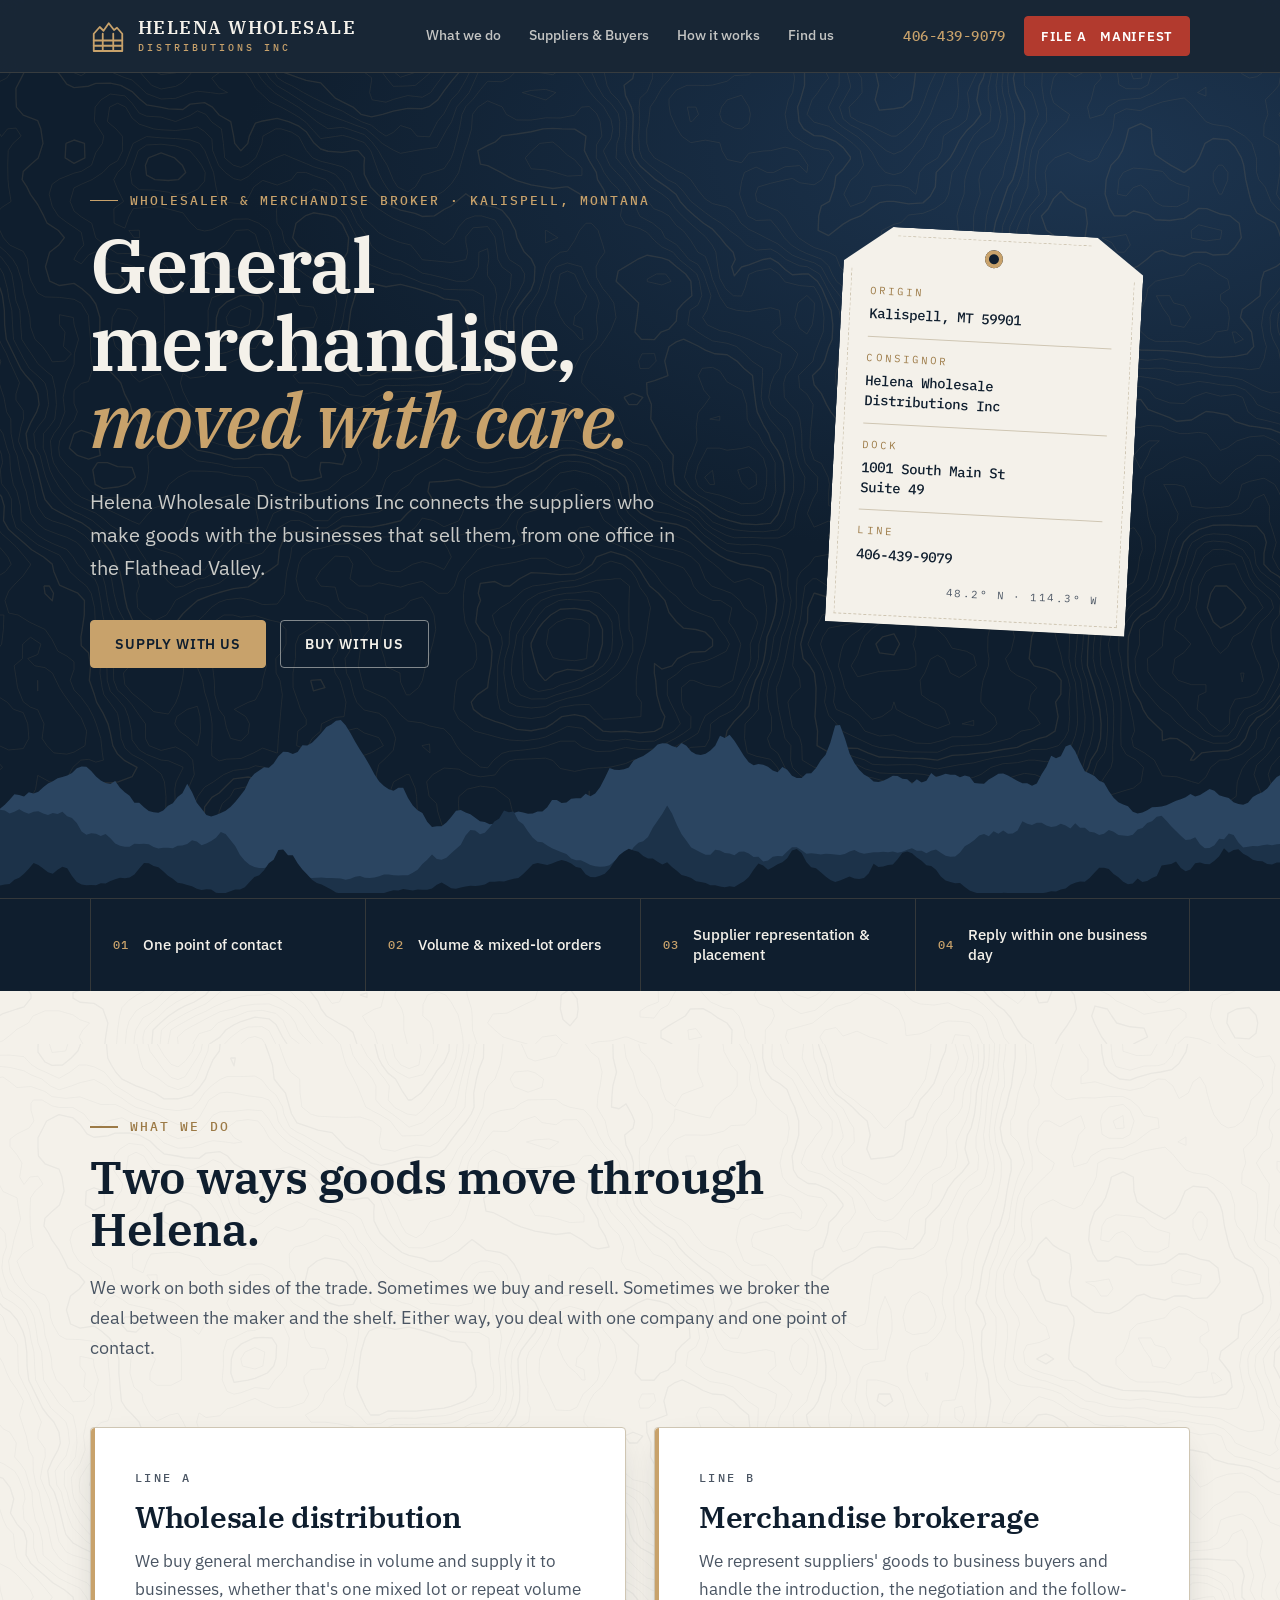
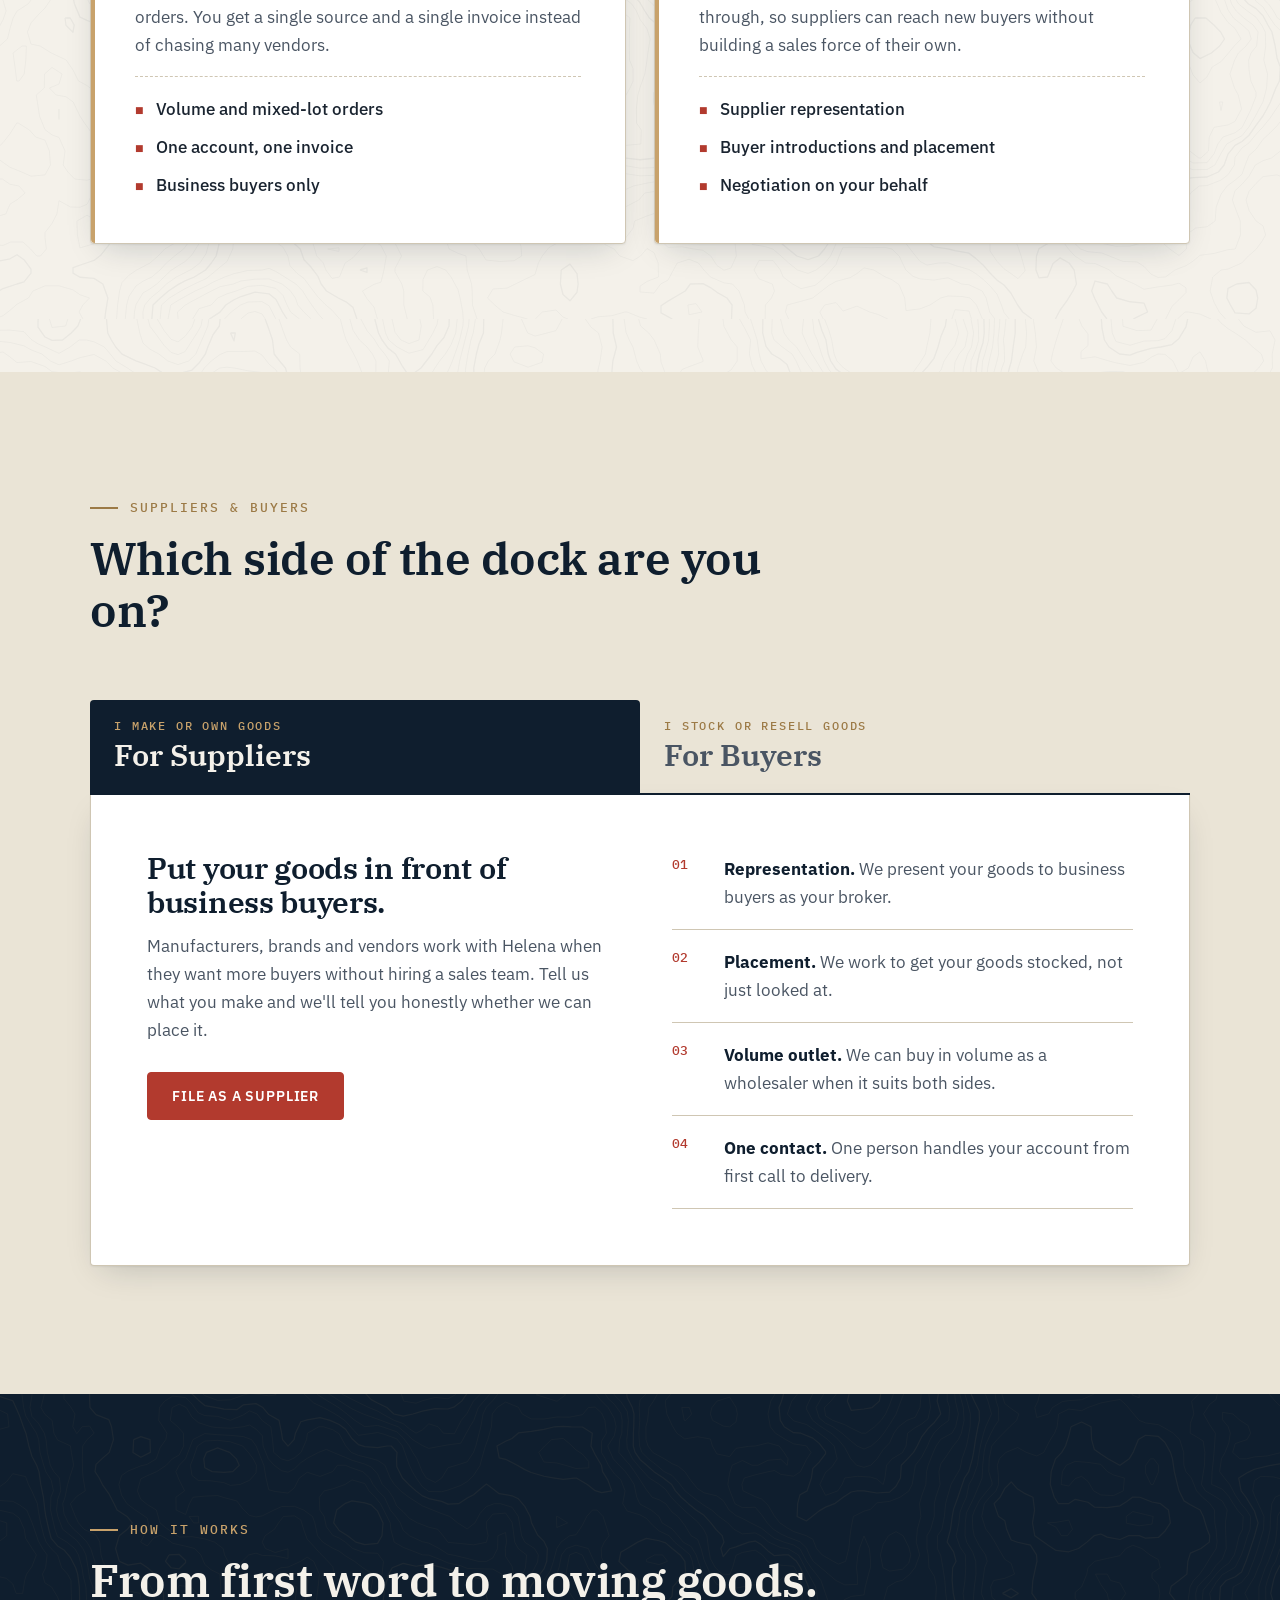
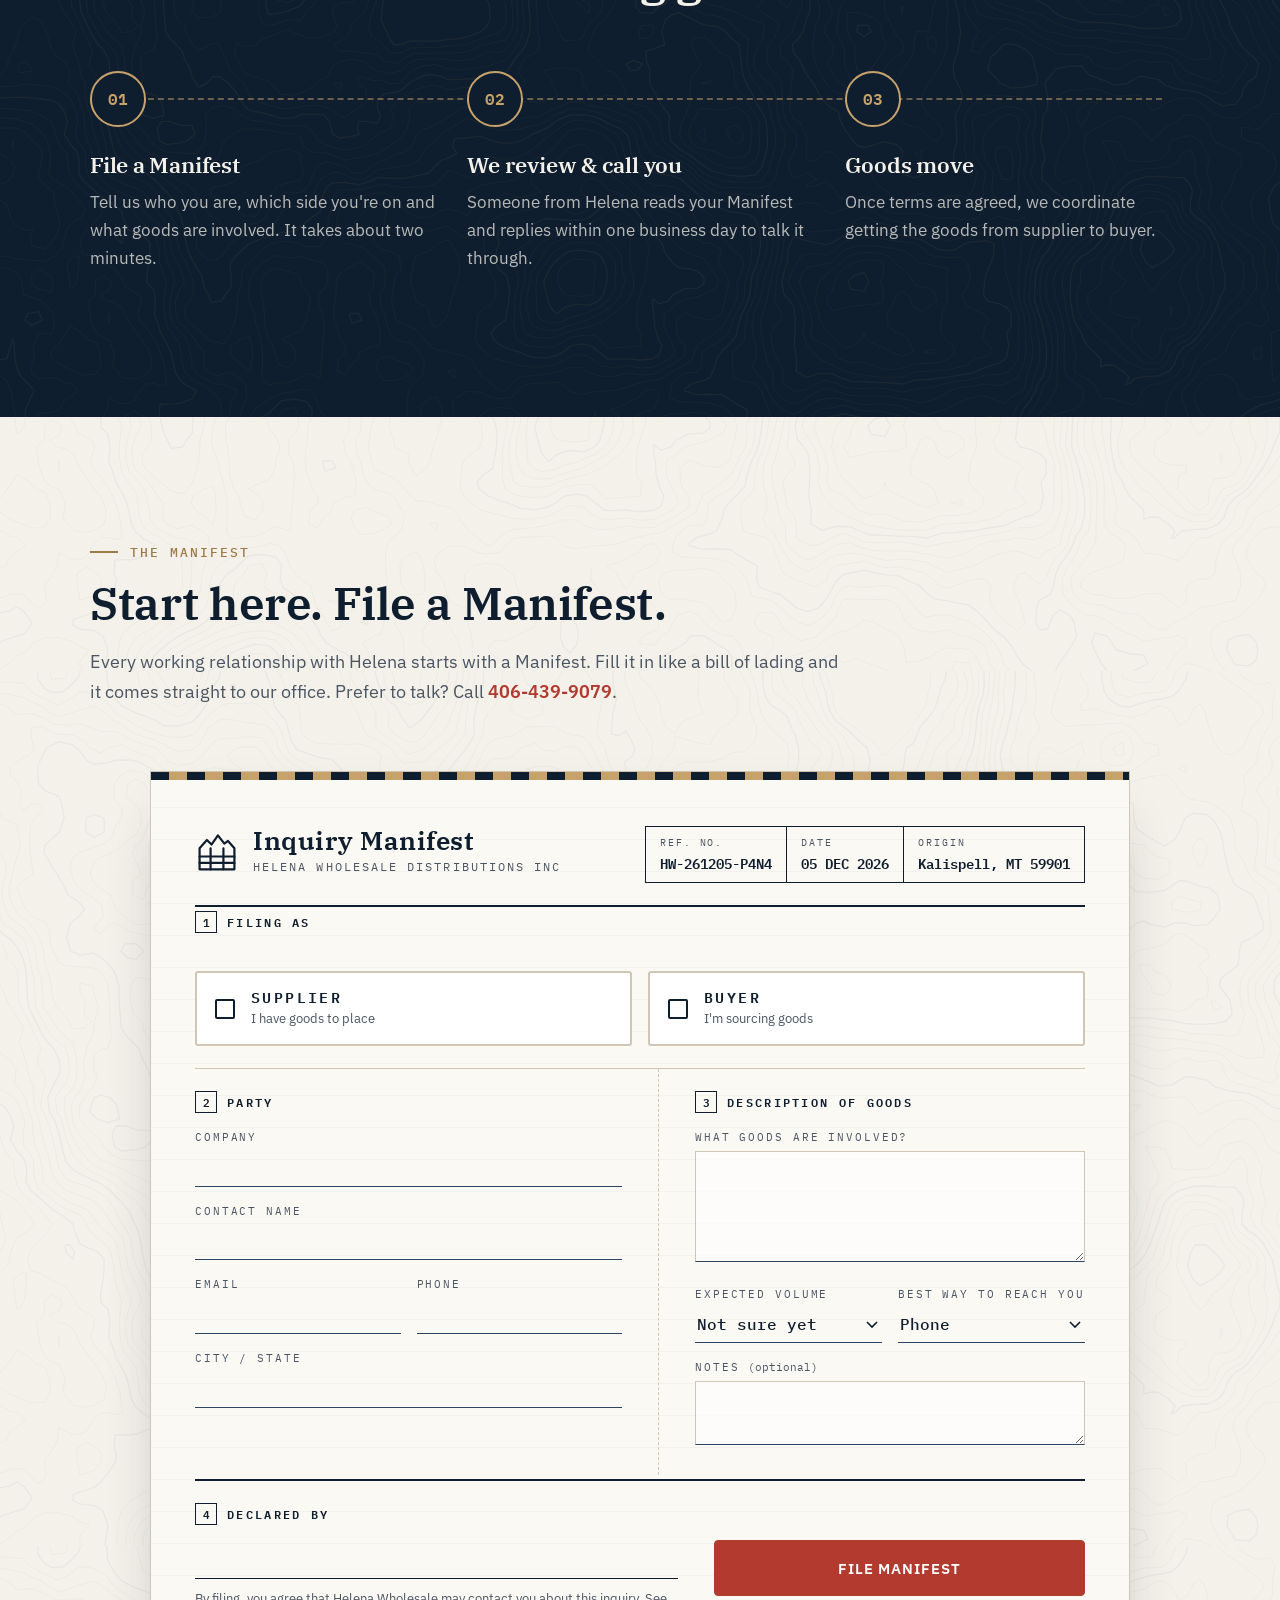
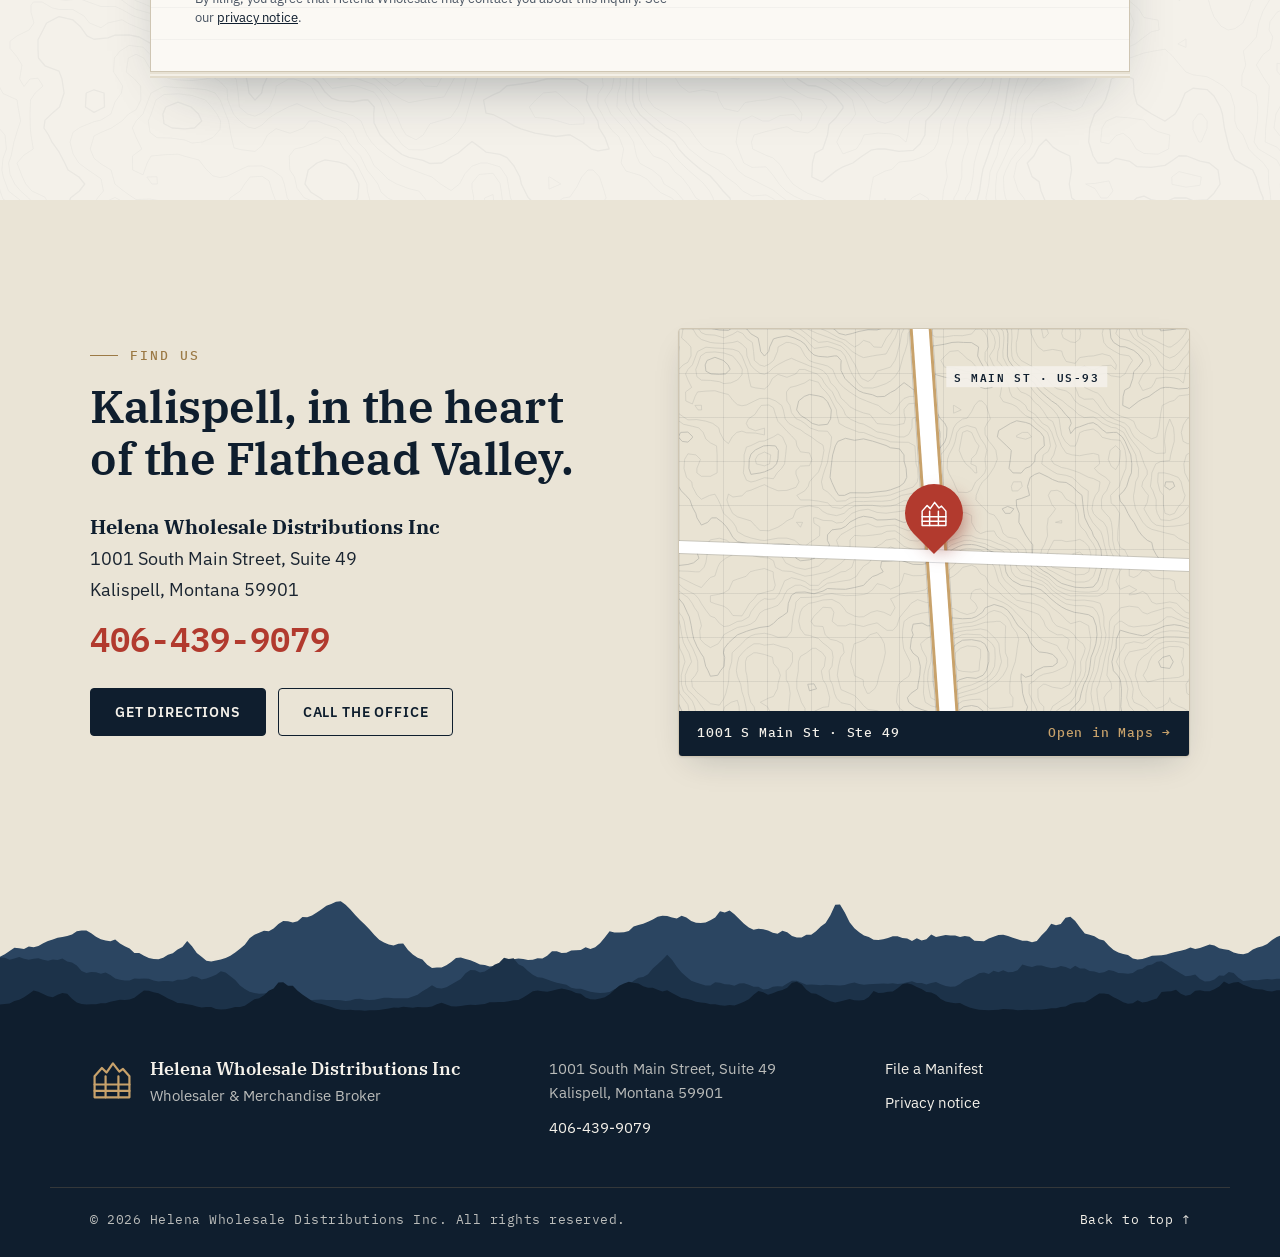
==== index.html @ 7035f213 "Helena Wholesale Distributions Inc website Single-page static site for GitHub Pages: Supplier/Buyer " ====
<!doctype html>
<html lang="en">
<head>
  <meta charset="utf-8">
  <meta name="viewport" content="width=device-width, initial-scale=1">
  <title>Helena Wholesale Distributions Inc — Wholesaler &amp; Merchandise Broker, Kalispell, Montana</title>
  <meta name="description" content="Helena Wholesale Distributions Inc is a general-merchandise wholesaler and merchandise broker in Kalispell, Montana, connecting suppliers with the businesses that buy their goods. Call 406-439-9079.">
  <link rel="canonical" href="https://helenalogistics.com/">
  <meta name="theme-color" content="#0F1E2E">
  <link rel="icon" href="/favicon.svg" type="image/svg+xml">
  <link rel="apple-touch-icon" href="/assets/apple-touch-icon.png">

  <meta property="og:type" content="website">
  <meta property="og:site_name" content="Helena Wholesale Distributions Inc">
  <meta property="og:title" content="Helena Wholesale Distributions Inc — Kalispell, Montana">
  <meta property="og:description" content="General merchandise wholesaler and merchandise broker. Suppliers and business buyers: file a Manifest or call 406-439-9079.">
  <meta property="og:url" content="https://helenalogistics.com/">
  <meta property="og:image" content="https://helenalogistics.com/assets/og.png">
  <meta property="og:image:width" content="1200">
  <meta property="og:image:height" content="630">
  <meta name="twitter:card" content="summary_large_image">

  <link rel="preconnect" href="https://fonts.googleapis.com">
  <link rel="preconnect" href="https://fonts.gstatic.com" crossorigin>
  <link href="https://fonts.googleapis.com/css2?family=IBM+Plex+Mono:wght@400;500;600&family=IBM+Plex+Sans:wght@400;500;600&family=IBM+Plex+Serif:ital,wght@0,500;0,600;1,500&display=swap" rel="stylesheet">
  <link rel="stylesheet" href="/css/site.css">

  <script type="application/ld+json">
  {
    "@context": "https://schema.org",
    "@type": "WholesaleStore",
    "name": "Helena Wholesale Distributions Inc",
    "description": "General merchandise wholesaler and merchandise broker.",
    "url": "https://helenalogistics.com/",
    "logo": "https://helenalogistics.com/assets/apple-touch-icon.png",
    "image": "https://helenalogistics.com/assets/og.png",
    "telephone": "+1-406-439-9079",
    "address": {
      "@type": "PostalAddress",
      "streetAddress": "1001 South Main Street, Suite 49",
      "addressLocality": "Kalispell",
      "addressRegion": "MT",
      "postalCode": "59901",
      "addressCountry": "US"
    }
  }
  </script>
</head>
<body>
  <svg width="0" height="0" style="position:absolute" aria-hidden="true">
    <symbol id="mark" viewBox="0 0 48 48">
      <g fill="none" stroke="currentColor" stroke-width="2.4" stroke-linejoin="round" stroke-linecap="round">
        <path d="M5 21 13 12l5 5 7-10 7 9 4-3 7 8v23H5Z"/>
        <path d="M5 30h38M5 37h38M17 21v23M31 21v23"/>
      </g>
    </symbol>
  </svg>

  <a class="skip" href="#main">Skip to content</a>

  <header class="topbar" id="top">
    <div class="wrap topbar__inner">
      <a class="brand" href="/" aria-label="Helena Wholesale Distributions Inc — home">
        <svg class="brand__mark" aria-hidden="true"><use href="#mark"/></svg>
        <span class="brand__word">
          <span class="brand__name">Helena Wholesale</span>
          <span class="brand__sub">Distributions Inc</span>
        </span>
      </a>
      <nav class="nav" aria-label="Primary">
        <a href="#services">What we do</a>
        <a href="#audiences">Suppliers &amp; Buyers</a>
        <a href="#process">How it works</a>
        <a href="#find-us">Find us</a>
      </nav>
      <div class="topbar__actions">
        <a class="phone-link" href="tel:+14064399079">406-439-9079</a>
        <a class="btn btn--stamp btn--sm" href="#manifest"><span class="hide-sm">File a&nbsp;</span>Manifest</a>
      </div>
    </div>
  </header>

  <main id="main">
    <!-- Hero -->
    <section class="hero" aria-labelledby="hero-title">
      <div class="hero__contours" aria-hidden="true"></div>
      <div class="wrap hero__inner">
        <div class="hero__copy">
          <p class="eyebrow eyebrow--light">Wholesaler &amp; Merchandise Broker · Kalispell, Montana</p>
          <h1 id="hero-title">General merchandise,<br><em>moved with care.</em></h1>
          <p class="hero__lede">Helena Wholesale Distributions Inc connects the suppliers who make goods with the businesses that sell them, from one office in the Flathead Valley.</p>
          <div class="hero__ctas">
            <a class="btn btn--kraft" href="#manifest" data-side="supplier">Supply with us</a>
            <a class="btn btn--ghost" href="#manifest" data-side="buyer">Buy with us</a>
          </div>
        </div>
        <aside class="hero__tag" aria-label="Company details">
          <div class="tag">
            <div class="tag__hole" aria-hidden="true"></div>
            <p class="tag__label">Origin</p>
            <p class="tag__value">Kalispell, MT 59901</p>
            <hr>
            <p class="tag__label">Consignor</p>
            <p class="tag__value">Helena Wholesale<br>Distributions Inc</p>
            <hr>
            <p class="tag__label">Dock</p>
            <p class="tag__value">1001 South Main St<br>Suite 49</p>
            <hr>
            <p class="tag__label">Line</p>
            <p class="tag__value"><a href="tel:+14064399079">406-439-9079</a></p>
            <p class="tag__coords" aria-hidden="true">48.2° N · 114.3° W</p>
          </div>
        </aside>
      </div>
      <div class="hero__ridge" aria-hidden="true"></div>
    </section>

    <!-- Commitments -->
    <section class="commitments" aria-label="Our commitments">
      <ul class="wrap commitments__list">
        <li><span class="commitments__no">01</span>One point of contact</li>
        <li><span class="commitments__no">02</span>Volume &amp; mixed-lot orders</li>
        <li><span class="commitments__no">03</span>Supplier representation &amp; placement</li>
        <li><span class="commitments__no">04</span>Reply within one business day</li>
      </ul>
    </section>

    <!-- What we do -->
    <section class="section services contoured" id="services" aria-labelledby="services-title">
      <div class="wrap">
        <header class="section__head">
          <p class="eyebrow">What we do</p>
          <h2 id="services-title">Two ways goods move through Helena.</h2>
          <p class="section__lede">We work on both sides of the trade. Sometimes we buy and resell. Sometimes we broker the deal between the maker and the shelf. Either way, you deal with one company and one point of contact.</p>
        </header>
        <div class="services__grid">
          <article class="service reveal">
            <p class="service__code">Line A</p>
            <h3>Wholesale distribution</h3>
            <p>We buy general merchandise in volume and supply it to businesses, whether that's one mixed lot or repeat volume orders. You get a single source and a single invoice instead of chasing many vendors.</p>
            <ul class="ticks">
              <li>Volume and mixed-lot orders</li>
              <li>One account, one invoice</li>
              <li>Business buyers only</li>
            </ul>
          </article>
          <article class="service reveal">
            <p class="service__code">Line B</p>
            <h3>Merchandise brokerage</h3>
            <p>We represent suppliers' goods to business buyers and handle the introduction, the negotiation and the follow-through, so suppliers can reach new buyers without building a sales force of their own.</p>
            <ul class="ticks">
              <li>Supplier representation</li>
              <li>Buyer introductions and placement</li>
              <li>Negotiation on your behalf</li>
            </ul>
          </article>
        </div>
      </div>
    </section>

    <!-- Audiences -->
    <section class="section audiences" id="audiences" aria-labelledby="audiences-title">
      <div class="wrap">
        <header class="section__head">
          <p class="eyebrow">Suppliers &amp; Buyers</p>
          <h2 id="audiences-title">Which side of the dock are you on?</h2>
        </header>

        <div class="tabs" data-tabs>
          <div class="tabs__list" role="tablist" aria-label="Choose your side">
            <button class="tabs__tab" role="tab" id="tab-supplier" aria-controls="panel-supplier" aria-selected="true">
              <span class="tabs__kicker">I make or own goods</span>
              <span class="tabs__title">For Suppliers</span>
            </button>
            <button class="tabs__tab" role="tab" id="tab-buyer" aria-controls="panel-buyer" aria-selected="false" tabindex="-1">
              <span class="tabs__kicker">I stock or resell goods</span>
              <span class="tabs__title">For Buyers</span>
            </button>
          </div>

          <div class="tabs__panel" role="tabpanel" id="panel-supplier" aria-labelledby="tab-supplier" tabindex="0">
            <div class="panel">
              <div class="panel__intro">
                <h3>Put your goods in front of business buyers.</h3>
                <p>Manufacturers, brands and vendors work with Helena when they want more buyers without hiring a sales team. Tell us what you make and we'll tell you honestly whether we can place it.</p>
                <a class="btn btn--stamp" href="#manifest" data-side="supplier">File as a Supplier</a>
              </div>
              <ol class="benefits">
                <li><strong>Representation.</strong> We present your goods to business buyers as your broker.</li>
                <li><strong>Placement.</strong> We work to get your goods stocked, not just looked at.</li>
                <li><strong>Volume outlet.</strong> We can buy in volume as a wholesaler when it suits both sides.</li>
                <li><strong>One contact.</strong> One person handles your account from first call to delivery.</li>
              </ol>
            </div>
          </div>

          <div class="tabs__panel" role="tabpanel" id="panel-buyer" aria-labelledby="tab-buyer" tabindex="0" hidden>
            <div class="panel">
              <div class="panel__intro">
                <h3>One source for the goods you need.</h3>
                <p>Retailers, resellers and institutions come to Helena to source general merchandise without managing a long list of vendors. Tell us what you're looking for and we'll get back to you with what we can do.</p>
                <a class="btn btn--stamp" href="#manifest" data-side="buyer">File as a Buyer</a>
              </div>
              <ol class="benefits">
                <li><strong>Sourcing.</strong> Tell us what you need and we'll find the supply.</li>
                <li><strong>Flexible lots.</strong> Mixed lots or volume orders, sized to your business.</li>
                <li><strong>Fewer vendors.</strong> Many lines through one account.</li>
                <li><strong>One contact.</strong> A real person you can reach, based in Kalispell.</li>
              </ol>
            </div>
          </div>
        </div>
      </div>
    </section>

    <!-- Process -->
    <section class="section process" id="process" aria-labelledby="process-title">
      <div class="wrap">
        <header class="section__head section__head--light">
          <p class="eyebrow eyebrow--light">How it works</p>
          <h2 id="process-title">From first word to moving goods.</h2>
        </header>
        <ol class="route">
          <li class="route__stop reveal">
            <span class="route__no">01</span>
            <h3>File a Manifest</h3>
            <p>Tell us who you are, which side you're on and what goods are involved. It takes about two minutes.</p>
          </li>
          <li class="route__stop reveal">
            <span class="route__no">02</span>
            <h3>We review &amp; call you</h3>
            <p>Someone from Helena reads your Manifest and replies within one business day to talk it through.</p>
          </li>
          <li class="route__stop reveal">
            <span class="route__no">03</span>
            <h3>Goods move</h3>
            <p>Once terms are agreed, we coordinate getting the goods from supplier to buyer.</p>
          </li>
        </ol>
      </div>
    </section>

    <!-- The Manifest -->
    <section class="section manifest-section contoured" id="manifest" aria-labelledby="manifest-title">
      <div class="wrap">
        <header class="section__head">
          <p class="eyebrow">The Manifest</p>
          <h2 id="manifest-title">Start here. File a Manifest.</h2>
          <p class="section__lede">Every working relationship with Helena starts with a Manifest. Fill it in like a bill of lading and it comes straight to our office. Prefer to talk? Call <a href="tel:+14064399079">406-439-9079</a>.</p>
        </header>

        <form class="manifest" id="manifest-form" novalidate
              data-access-key="">
          <div class="manifest__sheet">
            <div class="manifest__header">
              <div class="manifest__title">
                <svg class="manifest__mark" aria-hidden="true"><use href="#mark"/></svg>
                <div>
                  <p class="manifest__doc">Inquiry Manifest</p>
                  <p class="manifest__co">Helena Wholesale Distributions Inc</p>
                </div>
              </div>
              <dl class="manifest__meta">
                <div><dt>Ref. No.</dt><dd id="mf-ref">HW-——————</dd></div>
                <div><dt>Date</dt><dd id="mf-date">—</dd></div>
                <div><dt>Origin</dt><dd>Kalispell, MT 59901</dd></div>
              </dl>
            </div>

            <fieldset class="manifest__block manifest__side">
              <legend class="manifest__label"><span class="manifest__box">1</span>Filing as</legend>
              <div class="side-choice">
                <label class="side-choice__opt">
                  <input type="radio" name="side" value="Supplier" required>
                  <span class="side-choice__stamp">
                    <strong>Supplier</strong>
                    <small>I have goods to place</small>
                  </span>
                </label>
                <label class="side-choice__opt">
                  <input type="radio" name="side" value="Buyer">
                  <span class="side-choice__stamp">
                    <strong>Buyer</strong>
                    <small>I'm sourcing goods</small>
                  </span>
                </label>
              </div>
              <p class="field-error" id="err-side" hidden>Choose Supplier or Buyer.</p>
            </fieldset>

            <div class="manifest__grid">
              <div class="manifest__block">
                <p class="manifest__label"><span class="manifest__box">2</span><span data-party-label>Party</span></p>
                <div class="field">
                  <label for="mf-company">Company</label>
                  <input id="mf-company" name="company" type="text" autocomplete="organization" required>
                </div>
                <div class="field">
                  <label for="mf-name">Contact name</label>
                  <input id="mf-name" name="name" type="text" autocomplete="name" required>
                </div>
                <div class="field field--row">
                  <div>
                    <label for="mf-email">Email</label>
                    <input id="mf-email" name="email" type="email" autocomplete="email" required>
                  </div>
                  <div>
                    <label for="mf-phone">Phone</label>
                    <input id="mf-phone" name="phone" type="tel" autocomplete="tel">
                  </div>
                </div>
                <div class="field">
                  <label for="mf-location">City / State</label>
                  <input id="mf-location" name="location" type="text" autocomplete="address-level2">
                </div>
              </div>

              <div class="manifest__block">
                <p class="manifest__label"><span class="manifest__box">3</span>Description of goods</p>
                <div class="field">
                  <label for="mf-goods" data-goods-label>What goods are involved?</label>
                  <textarea id="mf-goods" name="goods" rows="4" required></textarea>
                </div>
                <div class="field field--row">
                  <div>
                    <label for="mf-volume">Expected volume</label>
                    <select id="mf-volume" name="volume">
                      <option value="Not sure yet">Not sure yet</option>
                      <option value="Single mixed lot">Single mixed lot</option>
                      <option value="Recurring orders">Recurring orders</option>
                      <option value="Large volume">Large volume</option>
                    </select>
                  </div>
                  <div>
                    <label for="mf-contact">Best way to reach you</label>
                    <select id="mf-contact" name="preferred_contact">
                      <option value="Phone">Phone</option>
                      <option value="Email">Email</option>
                    </select>
                  </div>
                </div>
                <div class="field">
                  <label for="mf-notes">Notes <span class="optional">(optional)</span></label>
                  <textarea id="mf-notes" name="notes" rows="2"></textarea>
                </div>
              </div>
            </div>

            <div class="manifest__footer">
              <div class="manifest__sign">
                <p class="manifest__label"><span class="manifest__box">4</span>Declared by</p>
                <p class="signature" id="mf-signature" aria-hidden="true">&nbsp;</p>
                <p class="manifest__fine">By filing, you agree that Helena Wholesale may contact you about this inquiry. See our <a href="/privacy.html">privacy notice</a>.</p>
              </div>
              <div class="manifest__submit">
                <input type="checkbox" name="botcheck" class="hp" tabindex="-1" autocomplete="off" aria-hidden="true">
                <button class="btn btn--stamp btn--lg" type="submit">File Manifest</button>
                <p class="manifest__status" id="mf-status" role="status" aria-live="polite"></p>
              </div>
            </div>

            <div class="stamp" id="mf-stamp" aria-hidden="true">
              <span class="stamp__word">Received</span>
              <span class="stamp__line" id="mf-stamp-date"></span>
              <span class="stamp__line">Helena · Kalispell MT</span>
            </div>
          </div>
        </form>
      </div>
    </section>

    <!-- Find us -->
    <section class="section find-us" id="find-us" aria-labelledby="find-title">
      <div class="wrap find-us__inner">
        <div class="find-us__copy">
          <p class="eyebrow">Find us</p>
          <h2 id="find-title">Kalispell, in the heart of the Flathead Valley.</h2>
          <address class="address">
            <strong>Helena Wholesale Distributions Inc</strong><br>
            1001 South Main Street, Suite 49<br>
            Kalispell, Montana 59901
          </address>
          <p class="find-us__phone"><a href="tel:+14064399079">406-439-9079</a></p>
          <div class="find-us__ctas">
            <a class="btn btn--navy" href="https://www.google.com/maps/search/?api=1&amp;query=1001+South+Main+Street+Suite+49+Kalispell+MT+59901" target="_blank" rel="noopener">Get directions</a>
            <a class="btn btn--outline" href="tel:+14064399079">Call the office</a>
          </div>
        </div>
        <a class="locator" href="https://www.google.com/maps/search/?api=1&amp;query=1001+South+Main+Street+Suite+49+Kalispell+MT+59901" target="_blank" rel="noopener" aria-label="Open 1001 South Main Street, Kalispell in Google Maps">
          <div class="locator__map" aria-hidden="true">
            <span class="locator__road locator__road--main"><em>S Main St · US-93</em></span>
            <span class="locator__road locator__road--cross"></span>
            <span class="locator__pin"><svg><use href="#mark"/></svg></span>
          </div>
          <div class="locator__caption">
            <span>1001 S Main St · Ste 49</span>
            <span>Open in Maps →</span>
          </div>
        </a>
      </div>
    </section>
  </main>

  <footer class="footer">
    <div class="footer__ridge" aria-hidden="true"></div>
    <div class="wrap footer__inner">
      <div class="footer__brand">
        <svg class="footer__mark" aria-hidden="true"><use href="#mark"/></svg>
        <div>
          <p class="footer__name">Helena Wholesale Distributions Inc</p>
          <p>Wholesaler &amp; Merchandise Broker</p>
        </div>
      </div>
      <div class="footer__col">
        <p>1001 South Main Street, Suite 49<br>Kalispell, Montana 59901</p>
        <p><a href="tel:+14064399079">406-439-9079</a></p>
      </div>
      <div class="footer__col">
        <p><a href="#manifest">File a Manifest</a></p>
        <p><a href="/privacy.html">Privacy notice</a></p>
      </div>
    </div>
    <div class="wrap footer__legal">
      <p>© 2026 Helena Wholesale Distributions Inc. All rights reserved.</p>
      <a href="#top">Back to top ↑</a>
    </div>
  </footer>

  <script src="/js/site.js" defer></script>
</body>
</html>
---- css/site.css ----
/* Helena Wholesale Distributions Inc — site styles */

:root {
  --navy: #0F1E2E;
  --navy-2: #172A3F;
  --navy-3: #2B4561;
  --kraft: #C8A26B;
  --kraft-deep: #9C7A46;
  --paper: #F4F1EA;
  --paper-2: #EAE4D6;
  --ink: #1A2430;
  --ink-soft: #4A5563;
  --rule: #CFC6B3;
  --stamp: #B23A2E;
  --stamp-deep: #8E2C22;
  --white: #FFFFFF;

  --serif: "IBM Plex Serif", Georgia, "Times New Roman", serif;
  --sans: "IBM Plex Sans", system-ui, -apple-system, "Segoe UI", sans-serif;
  --mono: "IBM Plex Mono", ui-monospace, "SFMono-Regular", Menlo, monospace;

  --wrap: 1180px;
  --gutter: clamp(16px, 4vw, 40px);
  --radius: 4px;
  --shadow: 0 1px 2px rgba(15, 30, 46, .06), 0 12px 32px -12px rgba(15, 30, 46, .22);
}

*, *::before, *::after { box-sizing: border-box; }
html { scroll-behavior: smooth; scroll-padding-top: 84px; -webkit-text-size-adjust: 100%; }
body {
  margin: 0;
  background: var(--paper);
  color: var(--ink);
  font: 400 17px/1.65 var(--sans);
  -webkit-font-smoothing: antialiased;
  text-rendering: optimizeLegibility;
  overflow-x: hidden;
}
img, svg { display: block; max-width: 100%; }
a { color: inherit; }
h1, h2, h3 { font-family: var(--serif); font-weight: 600; line-height: 1.12; letter-spacing: -0.01em; margin: 0; color: var(--navy); }
h2 { font-size: clamp(30px, 4.2vw, 46px); }
h3 { font-size: 22px; }
p { margin: 0 0 1em; }
:focus-visible { outline: 3px solid var(--kraft); outline-offset: 3px; border-radius: 2px; }

.wrap { width: 100%; max-width: var(--wrap); margin: 0 auto; padding: 0 var(--gutter); }

.skip { position: absolute; left: -999px; top: 8px; z-index: 100; background: var(--navy); color: var(--paper); padding: 10px 16px; }
.skip:focus { left: 8px; }

.eyebrow {
  font: 500 12.5px/1.2 var(--mono);
  letter-spacing: .16em;
  text-transform: uppercase;
  color: var(--kraft-deep);
  margin: 0 0 18px;
  display: flex; align-items: center; gap: 12px;
}
.eyebrow::before { content: ""; width: 28px; height: 1.5px; background: currentColor; }
.eyebrow--light { color: var(--kraft); }

/* ---------- Buttons ---------- */
.btn {
  --bg: var(--navy); --fg: var(--paper); --bd: var(--navy);
  display: inline-flex; align-items: center; justify-content: center; gap: 10px;
  min-height: 48px; padding: 0 24px;
  font: 600 14px/1 var(--sans); letter-spacing: .06em; text-transform: uppercase; text-decoration: none;
  color: var(--fg); background: var(--bg); border: 1.5px solid var(--bd); border-radius: var(--radius);
  white-space: nowrap; cursor: pointer; transition: transform .15s ease, background-color .2s ease, color .2s ease, box-shadow .2s ease;
}
.btn:hover { transform: translateY(-1px); box-shadow: 0 8px 20px -10px rgba(15,30,46,.6); }
.btn:active { transform: translateY(0); }
.btn--sm { min-height: 40px; padding: 0 16px; font-size: 12.5px; }
.btn--lg { min-height: 56px; padding: 0 32px; font-size: 15px; }
.btn--kraft { --bg: var(--kraft); --fg: var(--navy); --bd: var(--kraft); }
.btn--kraft:hover { --bg: #D6B37F; --bd: #D6B37F; }
.btn--ghost { --bg: transparent; --fg: var(--paper); --bd: rgba(244,241,234,.5); }
.btn--ghost:hover { --bd: var(--paper); --bg: rgba(244,241,234,.06); }
.btn--stamp { --bg: var(--stamp); --fg: #FFF; --bd: var(--stamp); }
.btn--stamp:hover { --bg: var(--stamp-deep); --bd: var(--stamp-deep); }
.btn--navy { --bg: var(--navy); --fg: var(--paper); --bd: var(--navy); }
.btn--outline { --bg: transparent; --fg: var(--navy); --bd: var(--navy); }
.btn--outline:hover { --bg: var(--navy); --fg: var(--paper); }

/* ---------- Top bar ---------- */
.topbar {
  position: sticky; top: 0; z-index: 50;
  background: rgba(15, 30, 46, .96);
  backdrop-filter: saturate(1.4) blur(10px);
  -webkit-backdrop-filter: saturate(1.4) blur(10px);
  color: var(--paper);
  border-bottom: 1px solid rgba(200,162,107,.18);
}
.topbar__inner { display: flex; align-items: center; justify-content: space-between; gap: 24px; min-height: 72px; }
.brand { display: flex; align-items: center; gap: 12px; text-decoration: none; color: var(--paper); flex-shrink: 0; }
.brand__mark { width: 36px; height: 36px; color: var(--kraft); }
.brand__word { display: flex; flex-direction: column; line-height: 1; }
.brand__name { font: 600 18px/1 var(--serif); letter-spacing: .08em; text-transform: uppercase; }
.brand__sub { font: 500 10px/1 var(--mono); letter-spacing: .3em; text-transform: uppercase; color: var(--kraft); margin-top: 6px; }
.nav { display: flex; gap: 28px; }
.nav a { font-size: 14px; font-weight: 500; text-decoration: none; color: rgba(244,241,234,.78); transition: color .2s; }
.nav a:hover { color: var(--paper); }
.topbar__actions { display: flex; align-items: center; gap: 18px; }
.phone-link { font: 500 14px/1 var(--mono); text-decoration: none; color: var(--kraft); letter-spacing: .04em; white-space: nowrap; }
.phone-link:hover { color: var(--paper); }

/* ---------- Hero ---------- */
.hero {
  position: relative; overflow: hidden;
  background: radial-gradient(120% 90% at 85% 10%, #1D3550 0%, var(--navy) 55%);
  color: var(--paper);
  padding: clamp(64px, 10vw, 120px) 0 clamp(150px, 18vw, 240px);
}
.hero__contours {
  position: absolute; inset: -10% 0 0 0;
  background: var(--kraft);
  -webkit-mask: url(/assets/contours.svg) center / cover no-repeat;
          mask: url(/assets/contours.svg) center / cover no-repeat;
  opacity: .13;
  will-change: transform;
}
.hero__inner { position: relative; display: grid; grid-template-columns: minmax(0, 1.5fr) minmax(0, 1fr); gap: clamp(32px, 6vw, 80px); align-items: center; }
.hero h1 { color: var(--paper); font-size: clamp(40px, 6.6vw, 76px); line-height: 1.02; letter-spacing: -0.02em; margin-bottom: 26px; }
.hero h1 em { font-style: italic; font-weight: 500; color: var(--kraft); }
.hero__lede { font-size: clamp(17px, 1.6vw, 20px); color: rgba(244,241,234,.82); max-width: 34em; margin-bottom: 36px; }
.hero__ctas { display: flex; flex-wrap: wrap; gap: 14px; }
.hero__ridge {
  position: absolute; left: 0; right: 0; bottom: -1px; height: clamp(110px, 16vw, 220px);
  background: url(/assets/ridge.svg) bottom / 100% 100% no-repeat;
}
.hero__ridge::after { content: ""; position: absolute; left: 0; right: 0; bottom: 0; height: 6px; background: var(--navy); }

/* Shipping tag */
.hero__tag { display: flex; justify-content: center; }
.tag {
  position: relative; width: 100%; max-width: 300px;
  background: var(--paper); color: var(--ink);
  padding: 56px 28px 26px;
  clip-path: polygon(16% 0, 84% 0, 100% 9%, 100% 100%, 0 100%, 0 9%);
  transform: rotate(3deg);
  box-shadow: var(--shadow);
  font-family: var(--mono);
}
.tag::before { content: ""; position: absolute; inset: 8px; border: 1px dashed var(--rule); clip-path: inherit; pointer-events: none; }
.tag__hole { position: absolute; top: 18px; left: 50%; width: 18px; height: 18px; margin-left: -9px; border-radius: 50%; background: var(--navy); box-shadow: inset 0 0 0 4px var(--kraft); }
.tag__label { font-size: 10.5px; letter-spacing: .2em; text-transform: uppercase; color: var(--kraft-deep); margin: 0 0 4px; }
.tag__value { font-size: 14px; line-height: 1.45; font-weight: 500; color: var(--navy); margin: 0; }
.tag__value a { text-decoration: none; }
.tag hr { border: 0; border-top: 1px solid var(--rule); margin: 12px 0; }
.tag__coords { margin: 16px 0 0; font-size: 10.5px; letter-spacing: .14em; color: var(--ink-soft); text-align: right; }

/* ---------- Commitments ---------- */
.commitments { background: var(--navy); color: var(--paper); border-top: 1px solid rgba(200,162,107,.2); }
.commitments__list { list-style: none; margin: 0 auto; display: grid; grid-template-columns: repeat(4, 1fr); }
.commitments__list li {
  padding: 26px 22px; font: 500 15px/1.35 var(--sans);
  border-left: 1px solid rgba(200,162,107,.2);
  display: flex; align-items: center; gap: 14px;
}
.commitments__list li:last-child { border-right: 1px solid rgba(200,162,107,.2); }
.commitments__no { font: 500 12px/1 var(--mono); color: var(--kraft); letter-spacing: .1em; }

/* ---------- Sections ---------- */
.section { padding: clamp(72px, 10vw, 128px) 0; position: relative; }
.section__head { max-width: 760px; margin-bottom: clamp(40px, 5vw, 64px); }
.section__head h2 { margin-bottom: 18px; }
.section__lede { font-size: 18px; color: var(--ink-soft); }
.section__lede a { color: var(--stamp); font-weight: 600; text-decoration: none; white-space: nowrap; }
.section__head--light h2 { color: var(--paper); }

.contoured { overflow: hidden; }
.contoured::before {
  content: ""; position: absolute; inset: 0;
  background: var(--navy);
  -webkit-mask: url(/assets/contours.svg) center / 1400px auto repeat;
          mask: url(/assets/contours.svg) center / 1400px auto repeat;
  opacity: .045; pointer-events: none;
}
.contoured > .wrap { position: relative; }

/* Services */
.services__grid { display: grid; grid-template-columns: 1fr 1fr; gap: 28px; }
.service {
  background: var(--white); border: 1px solid var(--rule); border-radius: var(--radius);
  padding: clamp(28px, 4vw, 44px); position: relative; box-shadow: var(--shadow);
}
.service::before { content: ""; position: absolute; left: 0; top: 0; bottom: 0; width: 4px; background: var(--kraft); border-radius: var(--radius) 0 0 var(--radius); }
.service__code { font: 500 12px/1 var(--mono); letter-spacing: .2em; text-transform: uppercase; color: var(--kraft-deep); margin-bottom: 16px; }
.service h3 { font-size: clamp(24px, 2.6vw, 30px); margin-bottom: 14px; }
.service p { color: var(--ink-soft); }
.ticks { list-style: none; padding: 18px 0 0; margin: 8px 0 0; border-top: 1px dashed var(--rule); display: grid; gap: 10px; }
.ticks li { display: flex; gap: 12px; align-items: baseline; font-weight: 500; }
.ticks li::before { content: "■"; color: var(--stamp); font-size: 9px; transform: translateY(-2px); }

/* Audiences / tabs */
.audiences { background: var(--paper-2); }
.tabs__list { display: grid; grid-template-columns: 1fr 1fr; gap: 0; border-bottom: 2px solid var(--navy); }
.tabs__tab {
  appearance: none; border: 0; background: transparent; cursor: pointer; text-align: left;
  padding: 20px 24px 22px; display: flex; flex-direction: column; gap: 6px;
  color: var(--ink-soft); border-radius: var(--radius) var(--radius) 0 0;
  transition: background-color .2s, color .2s;
}
.tabs__tab:hover { background: rgba(15,30,46,.05); }
.tabs__tab[aria-selected="true"] { background: var(--navy); color: var(--paper); }
.tabs__kicker { font: 500 11.5px/1 var(--mono); letter-spacing: .16em; text-transform: uppercase; color: var(--kraft-deep); }
.tabs__tab[aria-selected="true"] .tabs__kicker { color: var(--kraft); }
.tabs__title { font: 600 clamp(22px, 2.6vw, 30px)/1.1 var(--serif); }
.tabs__panel { background: var(--white); border: 1px solid var(--rule); border-top: 0; border-radius: 0 0 var(--radius) var(--radius); box-shadow: var(--shadow); }
.tabs__panel:focus-visible { outline-offset: -3px; }
.panel { display: grid; grid-template-columns: 1fr 1fr; gap: clamp(28px, 5vw, 64px); padding: clamp(28px, 5vw, 56px); }
.panel__intro h3 { font-size: clamp(24px, 2.6vw, 30px); margin-bottom: 14px; }
.panel__intro p { color: var(--ink-soft); margin-bottom: 28px; }
.benefits { list-style: none; counter-reset: b; margin: 0; padding: 0; display: grid; gap: 0; }
.benefits li { counter-increment: b; position: relative; padding: 18px 0 18px 52px; border-bottom: 1px solid var(--rule); color: var(--ink-soft); }
.benefits li:first-child { padding-top: 4px; }
.benefits li:first-child::before { top: 4px; }
.benefits li::before { content: counter(b, decimal-leading-zero); position: absolute; left: 0; top: 18px; font: 500 13px/1.6 var(--mono); color: var(--stamp); }
.benefits strong { color: var(--navy); }

/* Process */
.process { background: var(--navy); color: var(--paper); overflow: hidden; }
.process::before {
  content: ""; position: absolute; inset: 0; background: var(--kraft);
  -webkit-mask: url(/assets/contours.svg) center / cover no-repeat; mask: url(/assets/contours.svg) center / cover no-repeat;
  opacity: .07; pointer-events: none;
}
.process .wrap { position: relative; }
.route { list-style: none; margin: 0; padding: 0; display: grid; grid-template-columns: repeat(3, 1fr); gap: 32px; position: relative; }
.route::before {
  content: ""; position: absolute; top: 27px; left: 28px; right: 28px; height: 0;
  border-top: 2px dashed rgba(200,162,107,.5);
}
.route__stop { position: relative; }
.route__no {
  display: grid; place-items: center; width: 56px; height: 56px; margin-bottom: 26px;
  border: 2px solid var(--kraft); border-radius: 50%; background: var(--navy);
  font: 600 16px/1 var(--mono); color: var(--kraft); position: relative;
}
.route__stop h3 { color: var(--paper); margin-bottom: 10px; }
.route__stop p { color: rgba(244,241,234,.74); max-width: 30em; }

/* ---------- The Manifest ---------- */
.manifest-section { background: var(--paper); }
.manifest { max-width: 980px; margin: 0 auto; }
.manifest__sheet {
  position: relative;
  background:
    repeating-linear-gradient(0deg, transparent 0 31px, rgba(15,30,46,.035) 31px 32px),
    #FBF9F4;
  border: 1px solid var(--rule);
  box-shadow: 0 2px 0 #E7E1D3, 0 4px 0 #F3EFE6, 0 6px 0 #E2DBCB, 0 30px 60px -30px rgba(15,30,46,.45);
  padding: clamp(20px, 4vw, 44px);
  font-family: var(--mono);
}
.manifest__sheet::before {
  content: ""; position: absolute; top: 0; left: 0; right: 0; height: 8px;
  background: repeating-linear-gradient(90deg, var(--navy) 0 18px, var(--kraft) 18px 36px);
}
.manifest__header {
  display: flex; justify-content: space-between; align-items: flex-start; gap: 24px; flex-wrap: wrap;
  padding: 10px 0 22px; border-bottom: 2px solid var(--navy); margin-bottom: 4px;
}
.manifest__title { display: flex; align-items: center; gap: 14px; }
.manifest__mark { width: 44px; height: 44px; color: var(--navy); flex-shrink: 0; }
.manifest__doc { font: 600 clamp(20px, 2.4vw, 26px)/1.1 var(--serif); color: var(--navy); margin: 0 0 4px; letter-spacing: .02em; }
.manifest__co { font-size: 11.5px; letter-spacing: .18em; text-transform: uppercase; color: var(--ink-soft); margin: 0; }
.manifest__meta { display: grid; grid-template-columns: repeat(3, auto); gap: 0; margin: 0; border: 1px solid var(--navy); }
.manifest__meta > div { padding: 8px 14px; border-left: 1px solid var(--navy); }
.manifest__meta > div:first-child { border-left: 0; }
.manifest__meta dt { font-size: 9.5px; letter-spacing: .2em; text-transform: uppercase; color: var(--ink-soft); }
.manifest__meta dd { margin: 2px 0 0; font-size: 13.5px; font-weight: 600; color: var(--navy); white-space: nowrap; }

.manifest__block { border: 0; margin: 0; padding: 22px 0; min-width: 0; }
.manifest__grid { display: grid; grid-template-columns: 1fr 1fr; gap: 0 36px; border-top: 1px solid var(--rule); }
.manifest__grid .manifest__block + .manifest__block { border-left: 1px dashed var(--rule); padding-left: 36px; }
.manifest__label {
  display: flex; align-items: center; gap: 10px; padding: 0; margin: 0 0 16px;
  font-size: 11.5px; letter-spacing: .2em; text-transform: uppercase; font-weight: 600; color: var(--navy);
}
.manifest__box { display: inline-grid; place-items: center; width: 22px; height: 22px; border: 1.5px solid var(--navy); font-size: 11px; letter-spacing: 0; }

.side-choice { display: grid; grid-template-columns: 1fr 1fr; gap: 16px; }
.side-choice__opt { position: relative; cursor: pointer; }
.side-choice__opt input { position: absolute; opacity: 0; width: 1px; height: 1px; }
.side-choice__stamp {
  display: flex; flex-direction: column; gap: 4px; padding: 16px 18px 16px 54px; position: relative;
  border: 2px solid var(--rule); border-radius: 3px; background: var(--white);
  transition: border-color .2s, background-color .2s, transform .2s;
}
.side-choice__stamp::before {
  content: ""; position: absolute; left: 18px; top: 50%; width: 20px; height: 20px; margin-top: -10px;
  border: 2px solid var(--navy); border-radius: 2px; background: var(--white);
}
.side-choice__stamp strong { font: 600 15px/1.2 var(--mono); letter-spacing: .16em; text-transform: uppercase; color: var(--navy); }
.side-choice__stamp small { font: 400 13px/1.3 var(--sans); color: var(--ink-soft); }
.side-choice__opt:hover .side-choice__stamp { border-color: var(--navy-3); }
.side-choice__opt input:focus-visible + .side-choice__stamp { outline: 3px solid var(--kraft); outline-offset: 2px; }
.side-choice__opt input:checked + .side-choice__stamp { border-color: var(--stamp); background: #FFF7F5; }
.side-choice__opt input:checked + .side-choice__stamp::after {
  content: "✕"; position: absolute; left: 18px; top: 50%; width: 20px; height: 20px; margin-top: -10px;
  display: grid; place-items: center; font: 700 18px/1 var(--mono); color: var(--stamp);
  animation: ink .22s ease-out;
}
@keyframes ink { from { transform: scale(1.8); opacity: 0; } to { transform: scale(1); opacity: 1; } }

.field { margin-bottom: 16px; }
.field:last-child { margin-bottom: 0; }
.field--row { display: grid; grid-template-columns: 1fr 1fr; gap: 16px; }
.field label { display: block; font-size: 10.5px; letter-spacing: .18em; text-transform: uppercase; color: var(--ink-soft); margin-bottom: 4px; }
.optional { text-transform: none; letter-spacing: 0; }
.field input, .field textarea, .field select {
  width: 100%; font: 500 15.5px/1.5 var(--mono); color: var(--navy);
  background: transparent; border: 0; border-bottom: 1.5px solid var(--navy-3); border-radius: 0;
  padding: 6px 2px; transition: border-color .2s, background-color .2s;
}
.field textarea { resize: vertical; border: 1.5px solid var(--rule); border-bottom-color: var(--navy-3); padding: 8px 10px; background: rgba(255,255,255,.6); }
.field select { appearance: none; -webkit-appearance: none; cursor: pointer;
  background: url("data:image/svg+xml,%3Csvg xmlns='http://www.w3.org/2000/svg' width='12' height='8'%3E%3Cpath d='M1 1l5 5 5-5' fill='none' stroke='%230F1E2E' stroke-width='1.6'/%3E%3C/svg%3E") right 4px center no-repeat; padding-right: 22px; }
.field input:focus, .field textarea:focus, .field select:focus { outline: none; border-bottom-color: var(--stamp); background-color: rgba(200,162,107,.08); }
.field [aria-invalid="true"] { border-bottom-color: var(--stamp); background-color: #FFF4F2; }
.field-error { color: var(--stamp); font: 500 13px/1.4 var(--sans); margin: 10px 0 0; }

.manifest__footer {
  display: grid; grid-template-columns: 1.3fr 1fr; gap: 36px; align-items: end;
  border-top: 2px solid var(--navy); padding-top: 22px; margin-top: 4px;
}
.manifest__sign .manifest__label { margin-bottom: 8px; }
.signature {
  font: italic 500 30px/1.2 var(--serif); color: var(--navy);
  border-bottom: 1.5px solid var(--navy); min-height: 46px; margin: 0 0 10px; padding: 4px 4px 2px;
  overflow: hidden; white-space: nowrap; text-overflow: ellipsis;
}
.manifest__fine { font: 400 12.5px/1.5 var(--sans); color: var(--ink-soft); margin: 0; }
.manifest__fine a { color: var(--navy); }
.manifest__submit { display: flex; flex-direction: column; align-items: stretch; gap: 10px; }
.manifest__submit .btn[disabled] { opacity: .7; cursor: progress; transform: none; }
.manifest__status { font: 500 14px/1.45 var(--sans); color: var(--ink-soft); margin: 0; min-height: 1.45em; }
.manifest__status.is-error { color: var(--stamp); }
.manifest__status.is-ok { color: #2F6B3F; }
.hp { position: absolute !important; left: -9999px !important; }

/* Received stamp */
.stamp {
  position: absolute; right: clamp(16px, 6vw, 70px); top: 46%;
  display: flex; flex-direction: column; align-items: center; gap: 2px;
  padding: 14px 26px 12px; color: var(--stamp);
  border: 4px double var(--stamp); border-radius: 6px;
  font-family: var(--mono); text-transform: uppercase;
  opacity: 0; transform: rotate(-12deg) scale(2.4); pointer-events: none;
  mix-blend-mode: multiply;
  -webkit-mask: url("data:image/svg+xml,%3Csvg xmlns='http://www.w3.org/2000/svg' width='160' height='160'%3E%3Cfilter id='n'%3E%3CfeTurbulence type='fractalNoise' baseFrequency='.9' numOctaves='2'/%3E%3CfeColorMatrix values='0 0 0 0 0 0 0 0 0 0 0 0 0 0 0 0 0 0 -2.2 1.7'/%3E%3C/filter%3E%3Crect width='160' height='160' filter='url(%23n)'/%3E%3C/svg%3E");
          mask: url("data:image/svg+xml,%3Csvg xmlns='http://www.w3.org/2000/svg' width='160' height='160'%3E%3Cfilter id='n'%3E%3CfeTurbulence type='fractalNoise' baseFrequency='.9' numOctaves='2'/%3E%3CfeColorMatrix values='0 0 0 0 0 0 0 0 0 0 0 0 0 0 0 0 0 0 -2.2 1.7'/%3E%3C/filter%3E%3Crect width='160' height='160' filter='url(%23n)'/%3E%3C/svg%3E");
}
.stamp__word { font: 700 clamp(30px, 5vw, 46px)/1 var(--mono); letter-spacing: .14em; }
.stamp__line { font-size: 12px; letter-spacing: .2em; font-weight: 600; }
.manifest.is-filed .stamp { animation: stamp .42s cubic-bezier(.2,.9,.3,1.25) forwards; }
@keyframes stamp {
  0% { opacity: 0; transform: rotate(-4deg) scale(2.4); }
  70% { opacity: .95; transform: rotate(-12deg) scale(.96); }
  100% { opacity: .92; transform: rotate(-12deg) scale(1); }
}
.manifest.is-filed .manifest__sheet { animation: thud .32s .28s ease-out; }
@keyframes thud { 0%,100% { transform: translateY(0); } 40% { transform: translateY(3px); } }
.manifest.is-filed .field, .manifest.is-filed .side-choice { opacity: .55; }

/* ---------- Find us ---------- */
.find-us { background: var(--paper-2); }
.find-us__inner { display: grid; grid-template-columns: 1fr 1fr; gap: clamp(32px, 6vw, 80px); align-items: center; }
.find-us h2 { margin-bottom: 26px; }
.address { font-style: normal; font-size: 18px; line-height: 1.7; margin-bottom: 14px; }
.address strong { font-family: var(--serif); font-size: 20px; color: var(--navy); }
.find-us__phone { font: 600 clamp(26px, 3vw, 34px)/1.2 var(--mono); margin-bottom: 28px; }
.find-us__phone a { text-decoration: none; color: var(--stamp); }
.find-us__ctas { display: flex; flex-wrap: wrap; gap: 12px; }

.locator { display: block; text-decoration: none; border-radius: var(--radius); overflow: hidden; box-shadow: var(--shadow); border: 1px solid var(--rule); transition: transform .2s; }
.locator:hover { transform: translateY(-3px); }
.locator__map { position: relative; aspect-ratio: 4 / 3; background: #E9E3D3; overflow: hidden; }
.locator__map::before {
  content: ""; position: absolute; inset: 0; background: var(--navy);
  -webkit-mask: url(/assets/contours.svg) 30% 40% / 900px auto; mask: url(/assets/contours.svg) 30% 40% / 900px auto;
  opacity: .2;
}
.locator__map::after {
  content: ""; position: absolute; inset: 0;
  background-image: linear-gradient(rgba(15,30,46,.08) 1px, transparent 1px), linear-gradient(90deg, rgba(15,30,46,.08) 1px, transparent 1px);
  background-size: 44px 44px;
}
.locator__road { position: absolute; background: var(--white); box-shadow: 0 0 0 1px rgba(15,30,46,.15); z-index: 1; }
.locator__road--main { left: 50%; top: -10%; bottom: -10%; width: 22px; margin-left: -11px; transform: rotate(-4deg); border-left: 3px solid var(--kraft); border-right: 3px solid var(--kraft); }
.locator__road--main em {
  position: absolute; left: 30px; top: 18%; white-space: nowrap; transform: rotate(4deg);
  font: 600 11px/1 var(--mono); letter-spacing: .14em; text-transform: uppercase; font-style: normal; color: var(--navy);
  background: rgba(244,241,234,.9); padding: 5px 8px;
}
.locator__road--cross { left: -10%; right: -10%; top: 58%; height: 12px; transform: rotate(2deg); }
.locator__pin {
  position: absolute; left: 50%; top: 58%; z-index: 2; width: 58px; height: 58px; margin: -66px 0 0 -29px;
  background: var(--stamp); color: #FFF; border-radius: 50% 50% 50% 0; transform: rotate(-45deg);
  display: grid; place-items: center; box-shadow: 0 10px 20px -6px rgba(142,44,34,.6);
  animation: drop 1.4s ease-in-out infinite alternate;
}
.locator__pin svg { width: 30px; height: 30px; transform: rotate(45deg); }
@keyframes drop { to { margin-top: -72px; } }
.locator__caption { display: flex; justify-content: space-between; gap: 12px; padding: 14px 18px; background: var(--navy); color: var(--paper); font: 500 13px/1.3 var(--mono); letter-spacing: .06em; }
.locator__caption span:last-child { color: var(--kraft); }

/* ---------- Footer ---------- */
.footer { position: relative; background: var(--navy); color: rgba(244,241,234,.75); padding: 0 0 28px; font-size: 15px; }
.footer__ridge { height: clamp(70px, 10vw, 140px); background: url(/assets/ridge.svg) bottom / 100% 100% no-repeat, var(--paper-2); }
.footer__inner { display: grid; grid-template-columns: 1.4fr 1fr 1fr; gap: 32px; padding-top: 44px; padding-bottom: 36px; border-bottom: 1px solid rgba(200,162,107,.2); }
.footer__brand { display: flex; gap: 16px; align-items: flex-start; }
.footer__mark { width: 44px; height: 44px; color: var(--kraft); flex-shrink: 0; }
.footer__name { font: 600 18px/1.3 var(--serif); color: var(--paper); margin-bottom: 4px; }
.footer a { color: var(--paper); text-decoration: none; }
.footer a:hover { color: var(--kraft); }
.footer__col p { margin-bottom: 10px; }
.footer__legal { display: flex; justify-content: space-between; gap: 16px; flex-wrap: wrap; padding-top: 22px; font: 400 12.5px/1.5 var(--mono); letter-spacing: .04em; }
.footer__legal p { margin: 0; }

/* ---------- Reveal ---------- */
.js .reveal { opacity: 0; transform: translateY(18px); transition: opacity .7s ease, transform .7s ease; }
.js .reveal.is-in { opacity: 1; transform: none; }
.route__stop.reveal:nth-child(2) { transition-delay: .12s; }
.route__stop.reveal:nth-child(3) { transition-delay: .24s; }
.service.reveal:nth-child(2) { transition-delay: .1s; }

/* ---------- Responsive ---------- */
@media (max-width: 1040px) {
  .nav { display: none; }
}
@media (max-width: 900px) {
  .hero__inner { grid-template-columns: 1fr; }
  .hero__tag { justify-content: flex-start; }
  .tag { transform: rotate(2deg); max-width: 280px; }
  .commitments__list { grid-template-columns: 1fr 1fr; }
  .commitments__list li { border-bottom: 1px solid rgba(200,162,107,.2); }
  .commitments__list li:nth-child(2n) { border-right: 1px solid rgba(200,162,107,.2); }
  .services__grid, .panel, .find-us__inner { grid-template-columns: 1fr; }
  .route { grid-template-columns: 1fr; gap: 36px; }
  .route::before { top: 28px; bottom: 28px; left: 27px; right: auto; width: 0; height: auto; border-top: 0; border-left: 2px dashed rgba(200,162,107,.5); }
  .route__stop { padding-left: 84px; }
  .route__no { position: absolute; left: 0; top: 0; margin: 0; }
  .manifest__grid { grid-template-columns: 1fr; }
  .manifest__grid .manifest__block + .manifest__block { border-left: 0; padding-left: 0; border-top: 1px dashed var(--rule); }
  .manifest__footer { grid-template-columns: 1fr; }
  .footer__inner { grid-template-columns: 1fr; }
}
@media (max-width: 600px) {
  body { font-size: 16px; }
  .topbar__inner { min-height: 64px; gap: 12px; }
  .brand__mark { width: 30px; height: 30px; }
  .brand__name { font-size: 15px; }
  .brand__sub { font-size: 8.5px; letter-spacing: .24em; }
  .phone-link { display: none; }
  .hide-sm { display: none; }
  .hero__ctas .btn { flex: 1 1 100%; }
  .commitments__list { grid-template-columns: 1fr; }
  .commitments__list li { border-right: 1px solid rgba(200,162,107,.2); padding: 18px 20px; }
  .tabs__tab { padding: 16px 14px 18px; }
  .tabs__kicker { font-size: 10px; letter-spacing: .1em; }
  .manifest__meta { grid-template-columns: 1fr 1fr; width: 100%; }
  .manifest__meta > div:last-child { grid-column: 1 / -1; border-left: 0; border-top: 1px solid var(--navy); }
  .side-choice, .field--row { grid-template-columns: 1fr; }
  .stamp { right: 50%; transform: translateX(50%) rotate(-12deg) scale(2.4); }
  .manifest.is-filed .stamp { animation-name: stamp-m; }
  @keyframes stamp-m {
    0% { opacity: 0; transform: translateX(50%) rotate(-4deg) scale(2.4); }
    70% { opacity: .95; transform: translateX(50%) rotate(-12deg) scale(.96); }
    100% { opacity: .92; transform: translateX(50%) rotate(-12deg) scale(1); }
  }
  .footer__legal { flex-direction: column; }
}

@media (prefers-reduced-motion: reduce) {
  html { scroll-behavior: auto; }
  *, *::before, *::after { animation-duration: .01ms !important; animation-iteration-count: 1 !important; transition-duration: .01ms !important; }
  .js .reveal { opacity: 1; transform: none; }
}

@media print {
  .topbar, .hero__ridge, .footer__ridge, .hero__contours { display: none; }
}

/* ---------- Simple pages (privacy, 404) ---------- */
.page { padding: clamp(56px, 8vw, 96px) 0; }
.page .wrap { max-width: 780px; }
.page h1 { font-size: clamp(34px, 5vw, 52px); margin-bottom: 12px; }
.page h2 { font-size: 24px; margin: 40px 0 12px; }
.page p, .page li { color: var(--ink-soft); }
.page__meta { font: 500 13px/1.4 var(--mono); letter-spacing: .08em; color: var(--kraft-deep); margin-bottom: 36px; }
.page a { color: var(--stamp); }
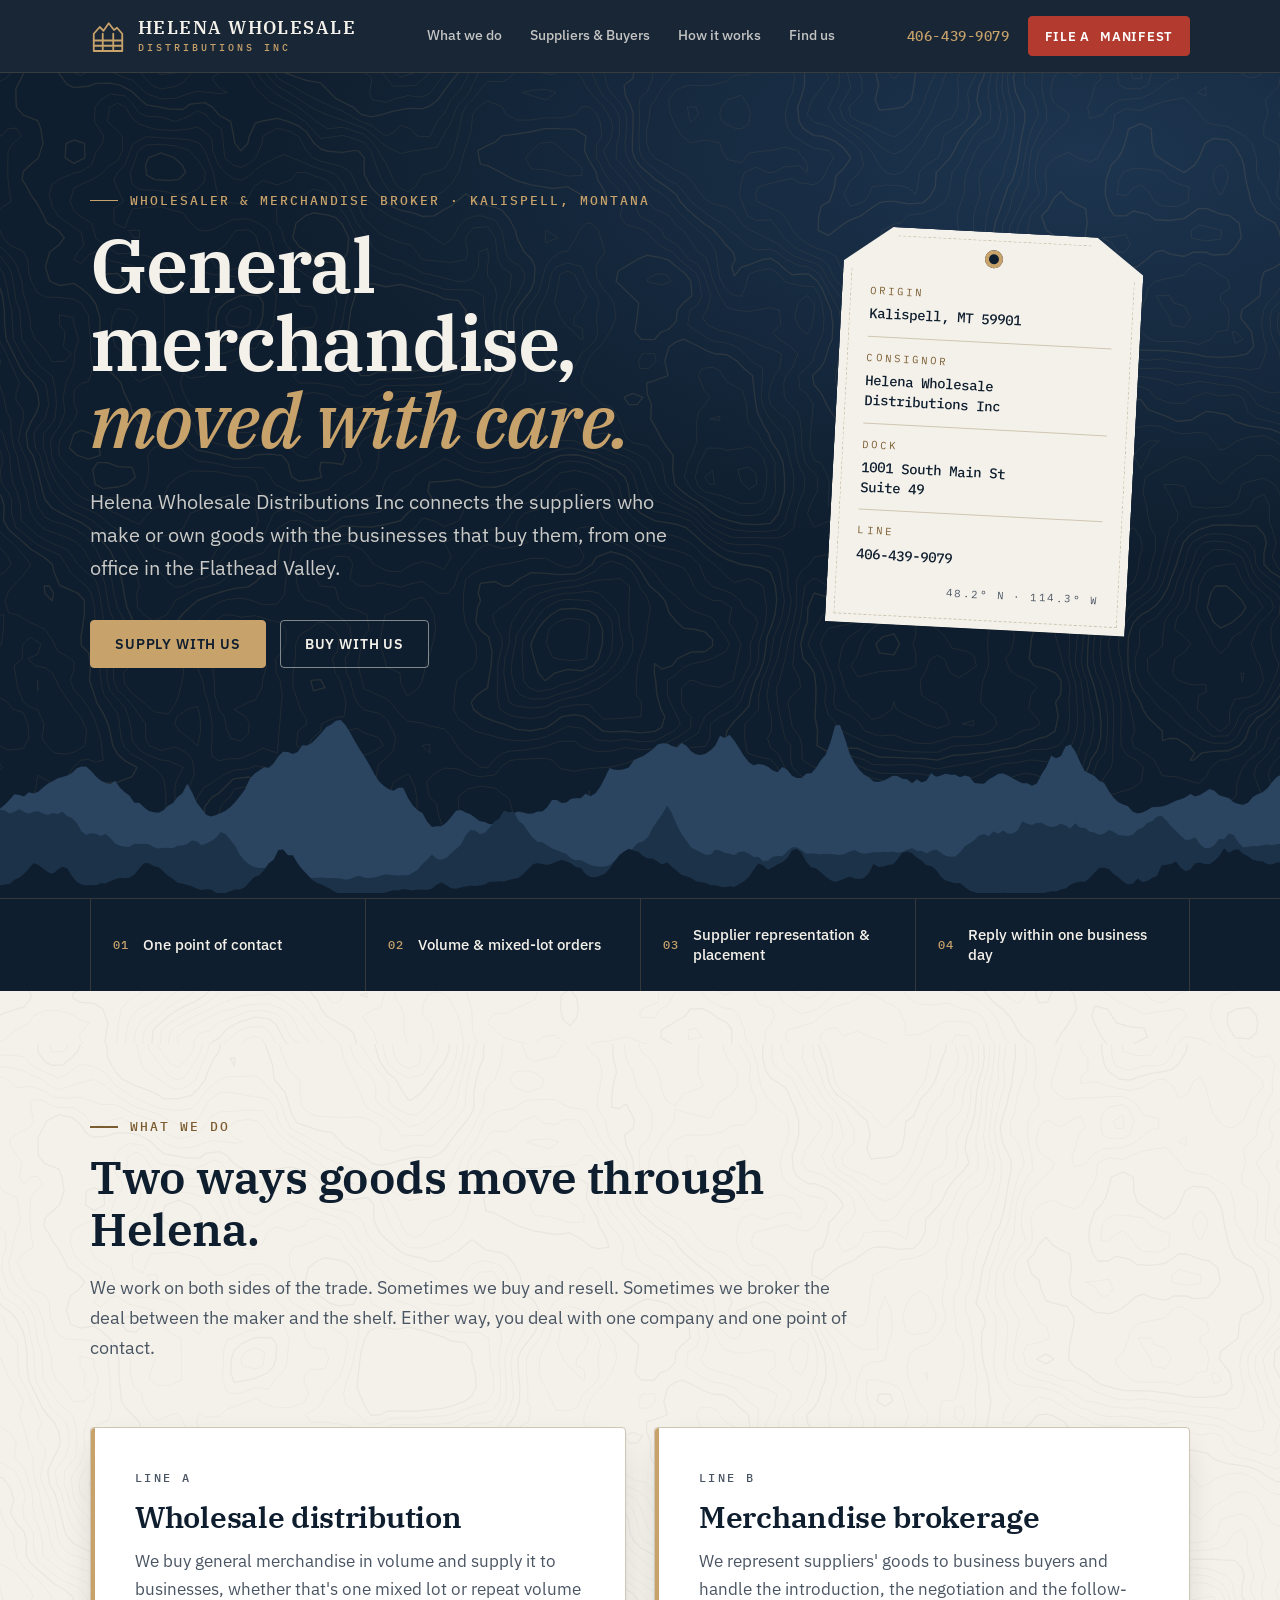
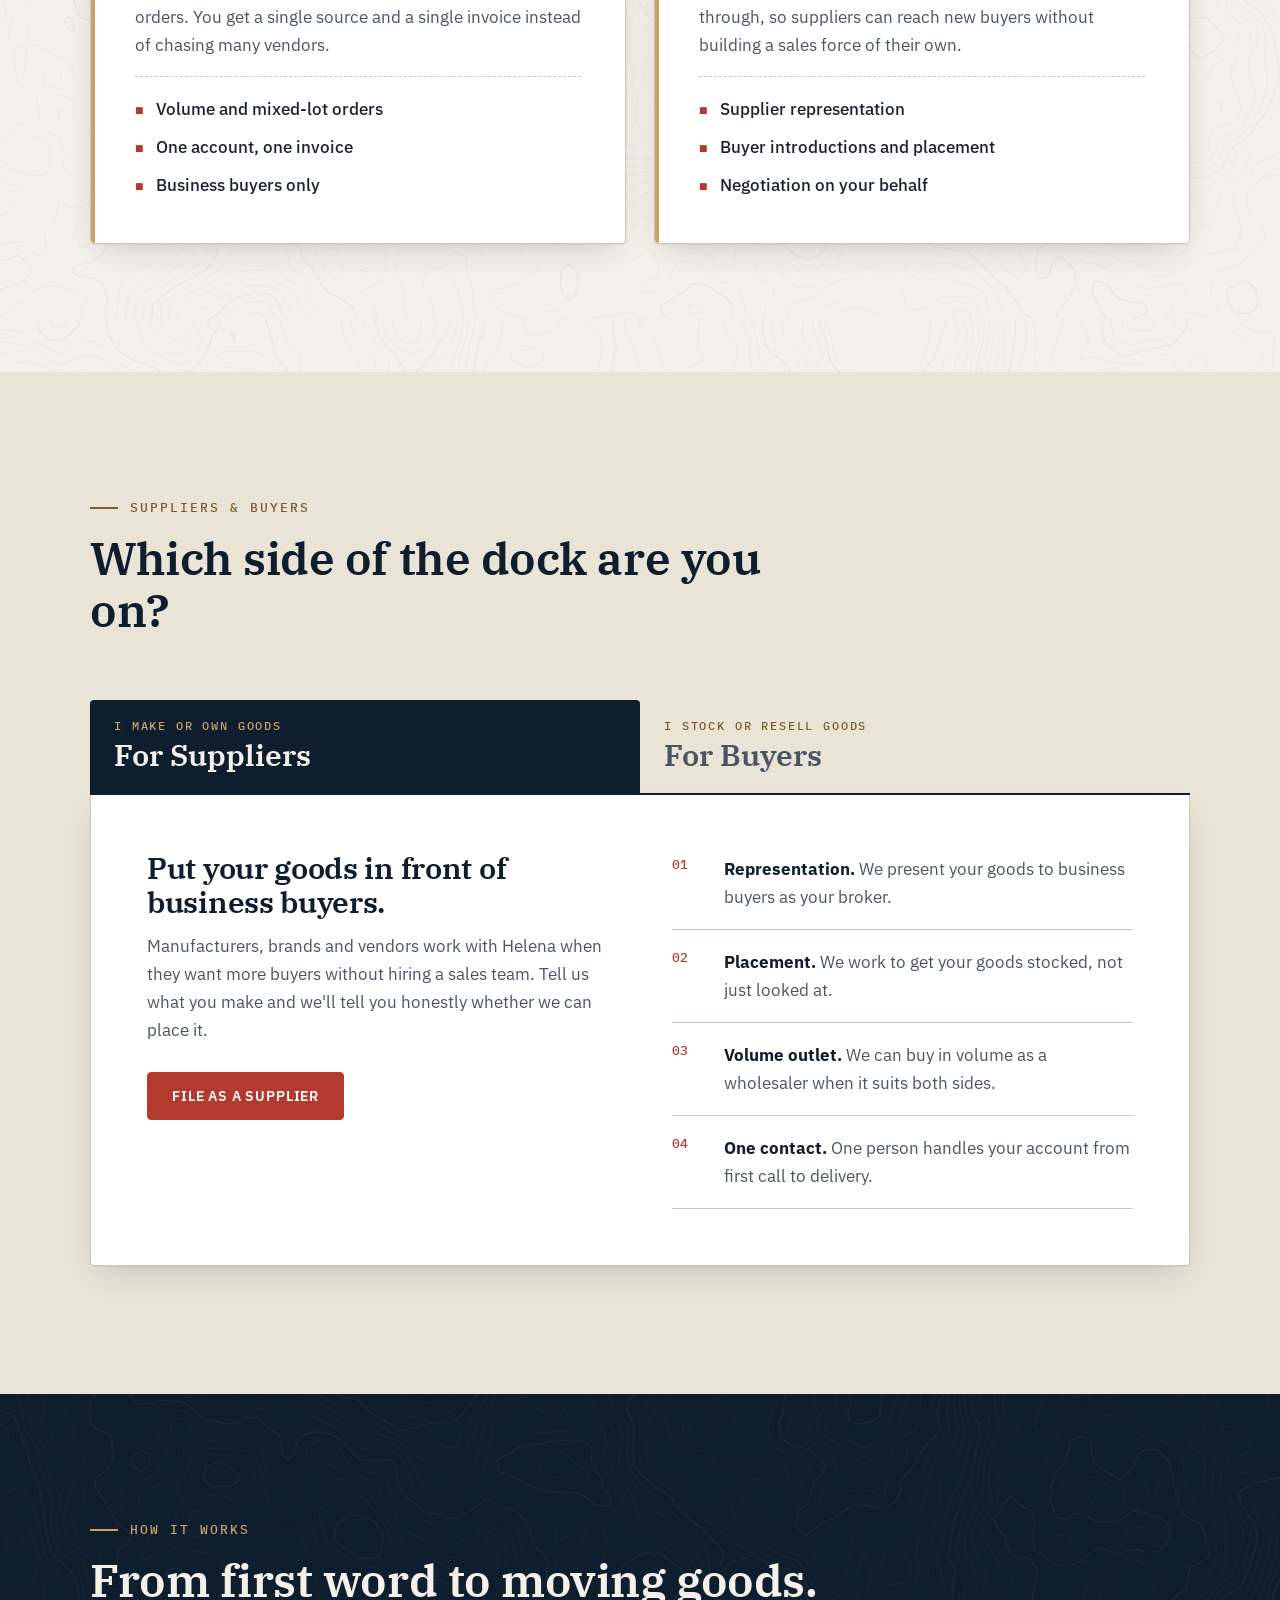
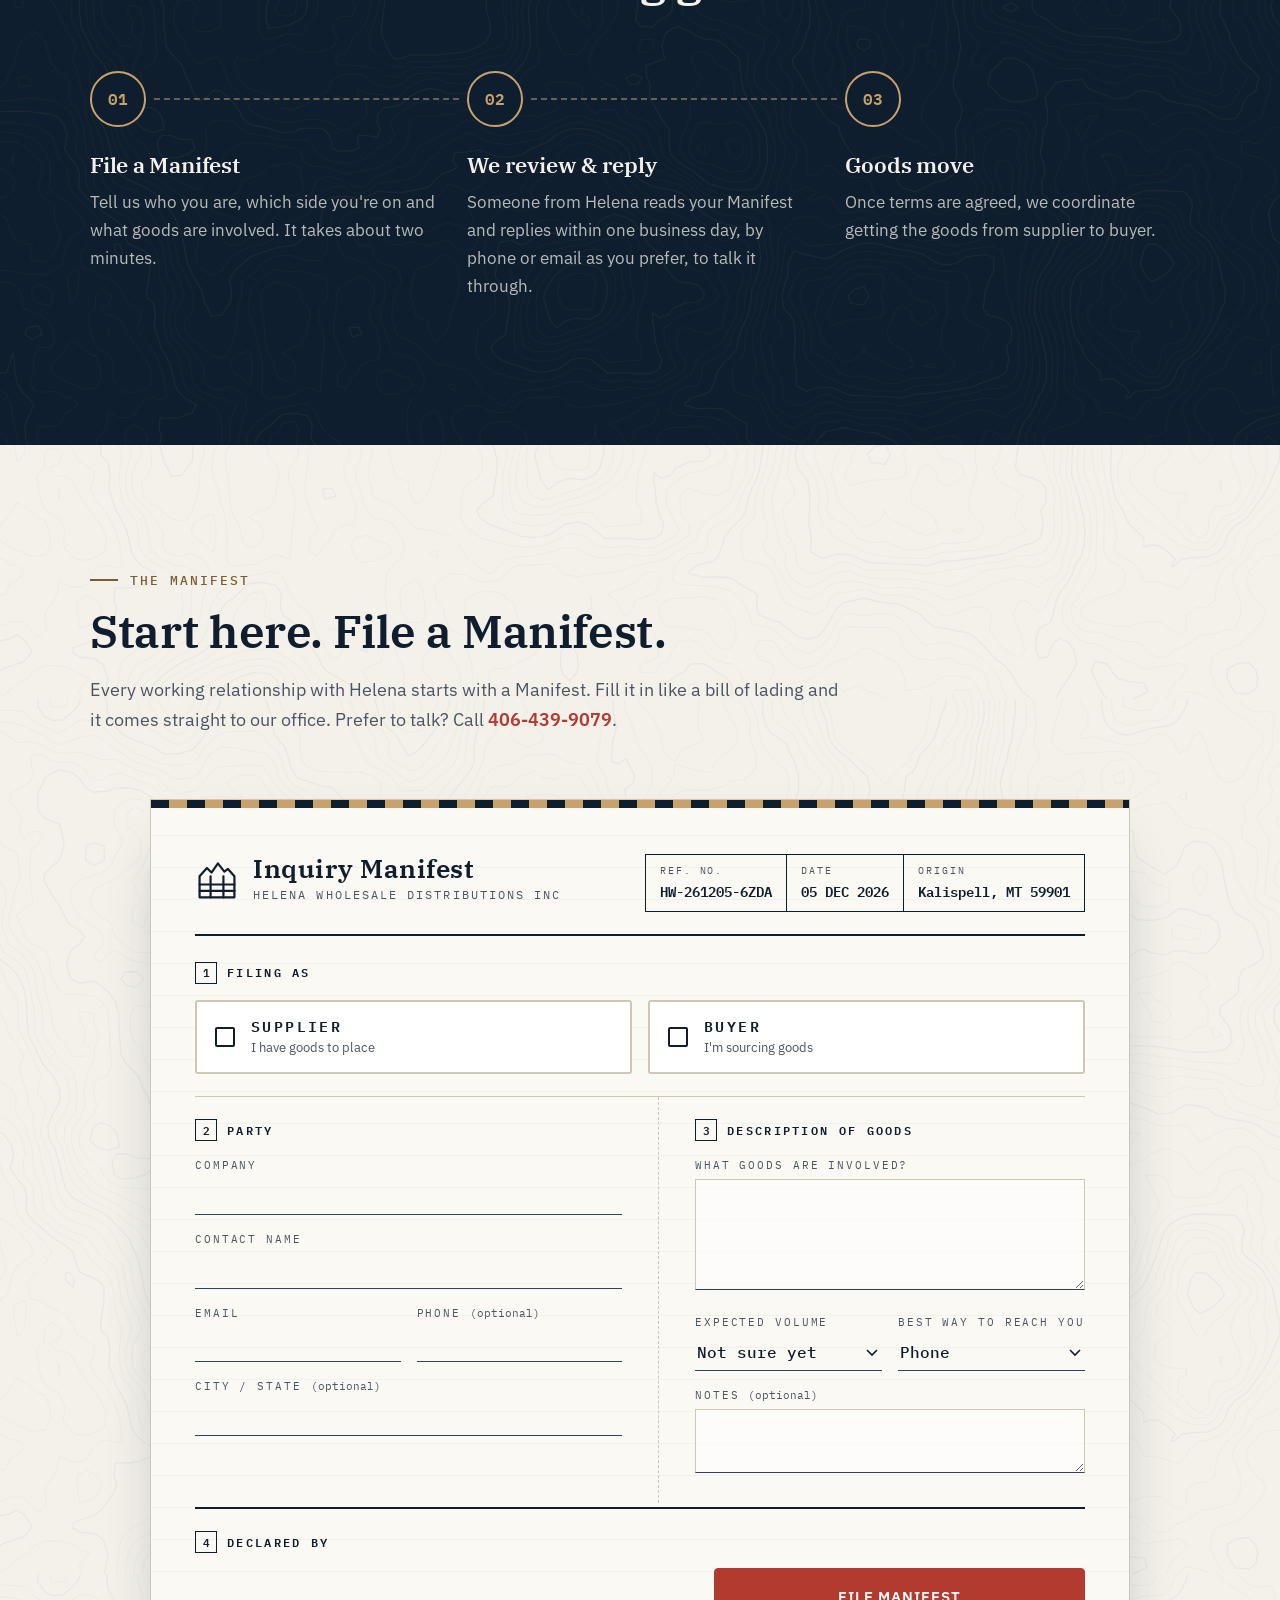
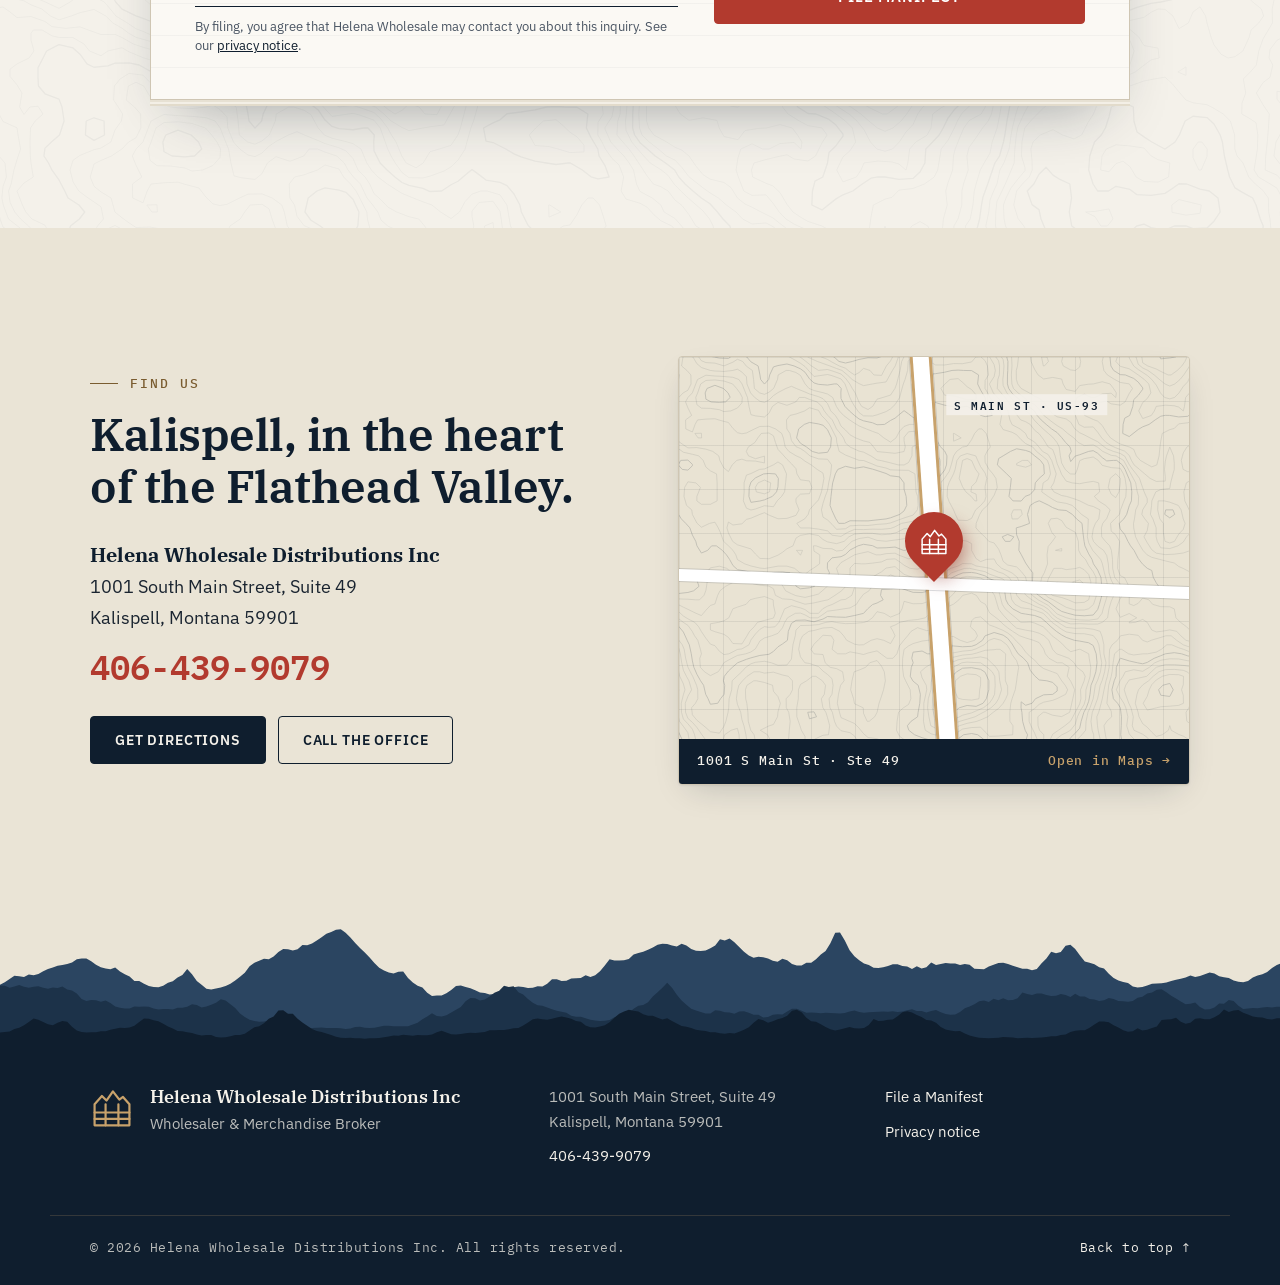
==== commit 083b7eea: "Apply review fixes: contrast, focus, field errors, copy, mobile layout - Darken kraft text token to " ====
--- a/index.html
+++ b/index.html
@@ -75,7 +75,7 @@
       </nav>
       <div class="topbar__actions">
         <a class="phone-link" href="tel:+14064399079">406-439-9079</a>
-        <a class="btn btn--stamp btn--sm" href="#manifest"><span class="hide-sm">File a&nbsp;</span>Manifest</a>
+        <a class="btn btn--stamp btn--sm" href="#manifest"><span class="hide-sm">File a</span>Manifest</a>
       </div>
     </div>
   </header>
@@ -88,7 +88,7 @@
         <div class="hero__copy">
           <p class="eyebrow eyebrow--light">Wholesaler &amp; Merchandise Broker · Kalispell, Montana</p>
           <h1 id="hero-title">General merchandise,<br><em>moved with care.</em></h1>
-          <p class="hero__lede">Helena Wholesale Distributions Inc connects the suppliers who make goods with the businesses that sell them, from one office in the Flathead Valley.</p>
+          <p class="hero__lede">Helena Wholesale Distributions Inc connects the suppliers who make or own goods with the businesses that buy them, from one office in the Flathead Valley.</p>
           <div class="hero__ctas">
             <a class="btn btn--kraft" href="#manifest" data-side="supplier">Supply with us</a>
             <a class="btn btn--ghost" href="#manifest" data-side="buyer">Buy with us</a>
@@ -202,7 +202,7 @@
                 <a class="btn btn--stamp" href="#manifest" data-side="buyer">File as a Buyer</a>
               </div>
               <ol class="benefits">
-                <li><strong>Sourcing.</strong> Tell us what you need and we'll find the supply.</li>
+                <li><strong>Sourcing.</strong> Tell us what you need and we'll work to source it.</li>
                 <li><strong>Flexible lots.</strong> Mixed lots or volume orders, sized to your business.</li>
                 <li><strong>Fewer vendors.</strong> Many lines through one account.</li>
                 <li><strong>One contact.</strong> A real person you can reach, based in Kalispell.</li>
@@ -228,8 +228,8 @@
           </li>
           <li class="route__stop reveal">
             <span class="route__no">02</span>
-            <h3>We review &amp; call you</h3>
-            <p>Someone from Helena reads your Manifest and replies within one business day to talk it through.</p>
+            <h3>We review &amp; reply</h3>
+            <p>Someone from Helena reads your Manifest and replies within one business day, by phone or email as you prefer, to talk it through.</p>
           </li>
           <li class="route__stop reveal">
             <span class="route__no">03</span>
@@ -271,14 +271,14 @@
               <legend class="manifest__label"><span class="manifest__box">1</span>Filing as</legend>
               <div class="side-choice">
                 <label class="side-choice__opt">
-                  <input type="radio" name="side" value="Supplier" required>
+                  <input type="radio" name="side" value="Supplier" required aria-describedby="err-side">
                   <span class="side-choice__stamp">
                     <strong>Supplier</strong>
                     <small>I have goods to place</small>
                   </span>
                 </label>
                 <label class="side-choice__opt">
-                  <input type="radio" name="side" value="Buyer">
+                  <input type="radio" name="side" value="Buyer" aria-describedby="err-side">
                   <span class="side-choice__stamp">
                     <strong>Buyer</strong>
                     <small>I'm sourcing goods</small>
@@ -305,12 +305,12 @@
                     <input id="mf-email" name="email" type="email" autocomplete="email" required>
                   </div>
                   <div>
-                    <label for="mf-phone">Phone</label>
+                    <label for="mf-phone">Phone <span class="optional">(optional)</span></label>
                     <input id="mf-phone" name="phone" type="tel" autocomplete="tel">
                   </div>
                 </div>
                 <div class="field">
-                  <label for="mf-location">City / State</label>
+                  <label for="mf-location">City / State <span class="optional">(optional)</span></label>
                   <input id="mf-location" name="location" type="text" autocomplete="address-level2">
                 </div>
               </div>
@@ -355,13 +355,14 @@
               <div class="manifest__submit">
                 <input type="checkbox" name="botcheck" class="hp" tabindex="-1" autocomplete="off" aria-hidden="true">
                 <button class="btn btn--stamp btn--lg" type="submit">File Manifest</button>
-                <p class="manifest__status" id="mf-status" role="status" aria-live="polite"></p>
+                <p class="manifest__status" id="mf-status" role="status" aria-live="polite" tabindex="-1"></p>
               </div>
             </div>
 
             <div class="stamp" id="mf-stamp" aria-hidden="true">
               <span class="stamp__word">Received</span>
               <span class="stamp__line" id="mf-stamp-date"></span>
+              <span class="stamp__line" id="mf-stamp-ref"></span>
               <span class="stamp__line">Helena · Kalispell MT</span>
             </div>
           </div>
@@ -386,7 +387,7 @@
             <a class="btn btn--outline" href="tel:+14064399079">Call the office</a>
           </div>
         </div>
-        <a class="locator" href="https://www.google.com/maps/search/?api=1&amp;query=1001+South+Main+Street+Suite+49+Kalispell+MT+59901" target="_blank" rel="noopener" aria-label="Open 1001 South Main Street, Kalispell in Google Maps">
+        <a class="locator" href="https://www.google.com/maps/search/?api=1&amp;query=1001+South+Main+Street+Suite+49+Kalispell+MT+59901" target="_blank" rel="noopener" aria-label="1001 S Main St, Suite 49, Kalispell. Open in Maps (opens in new tab)">
           <div class="locator__map" aria-hidden="true">
             <span class="locator__road locator__road--main"><em>S Main St · US-93</em></span>
             <span class="locator__road locator__road--cross"></span>
--- a/css/site.css
+++ b/css/site.css
@@ -5,7 +5,7 @@
   --navy-2: #172A3F;
   --navy-3: #2B4561;
   --kraft: #C8A26B;
-  --kraft-deep: #9C7A46;
+  --kraft-deep: #7A5C30;
   --paper: #F4F1EA;
   --paper-2: #EAE4D6;
   --ink: #1A2430;
@@ -42,7 +42,10 @@
 h2 { font-size: clamp(30px, 4.2vw, 46px); }
 h3 { font-size: 22px; }
 p { margin: 0 0 1em; }
-:focus-visible { outline: 3px solid var(--kraft); outline-offset: 3px; border-radius: 2px; }
+:focus-visible { outline: 3px solid var(--navy); outline-offset: 3px; border-radius: 2px; }
+.topbar :focus-visible, .hero :focus-visible, .commitments :focus-visible, .process :focus-visible, .footer :focus-visible, .skip:focus-visible { outline-color: var(--kraft); }
+body { min-height: 100vh; display: flex; flex-direction: column; }
+main { flex: 1 0 auto; }
 
 .wrap { width: 100%; max-width: var(--wrap); margin: 0 auto; padding: 0 var(--gutter); }
 
@@ -228,11 +231,11 @@
 }
 .process .wrap { position: relative; }
 .route { list-style: none; margin: 0; padding: 0; display: grid; grid-template-columns: repeat(3, 1fr); gap: 32px; position: relative; }
-.route::before {
-  content: ""; position: absolute; top: 27px; left: 28px; right: 28px; height: 0;
+.route__stop { position: relative; }
+.route__stop:not(:last-child)::after {
+  content: ""; position: absolute; top: 27px; left: 64px; right: -24px; height: 0;
   border-top: 2px dashed rgba(200,162,107,.5);
 }
-.route__stop { position: relative; }
 .route__no {
   display: grid; place-items: center; width: 56px; height: 56px; margin-bottom: 26px;
   border: 2px solid var(--kraft); border-radius: 50%; background: var(--navy);
@@ -281,6 +284,8 @@
 }
 .manifest__box { display: inline-grid; place-items: center; width: 22px; height: 22px; border: 1.5px solid var(--navy); font-size: 11px; letter-spacing: 0; }
 
+.manifest__side > legend { float: left; width: 100%; }
+.manifest__side > legend + * { clear: both; }
 .side-choice { display: grid; grid-template-columns: 1fr 1fr; gap: 16px; }
 .side-choice__opt { position: relative; cursor: pointer; }
 .side-choice__opt input { position: absolute; opacity: 0; width: 1px; height: 1px; }
@@ -296,7 +301,7 @@
 .side-choice__stamp strong { font: 600 15px/1.2 var(--mono); letter-spacing: .16em; text-transform: uppercase; color: var(--navy); }
 .side-choice__stamp small { font: 400 13px/1.3 var(--sans); color: var(--ink-soft); }
 .side-choice__opt:hover .side-choice__stamp { border-color: var(--navy-3); }
-.side-choice__opt input:focus-visible + .side-choice__stamp { outline: 3px solid var(--kraft); outline-offset: 2px; }
+.side-choice__opt input:focus-visible + .side-choice__stamp { outline: 3px solid var(--navy); outline-offset: 2px; }
 .side-choice__opt input:checked + .side-choice__stamp { border-color: var(--stamp); background: #FFF7F5; }
 .side-choice__opt input:checked + .side-choice__stamp::after {
   content: "✕"; position: absolute; left: 18px; top: 50%; width: 20px; height: 20px; margin-top: -10px;
@@ -318,9 +323,11 @@
 .field textarea { resize: vertical; border: 1.5px solid var(--rule); border-bottom-color: var(--navy-3); padding: 8px 10px; background: rgba(255,255,255,.6); }
 .field select { appearance: none; -webkit-appearance: none; cursor: pointer;
   background: url("data:image/svg+xml,%3Csvg xmlns='http://www.w3.org/2000/svg' width='12' height='8'%3E%3Cpath d='M1 1l5 5 5-5' fill='none' stroke='%230F1E2E' stroke-width='1.6'/%3E%3C/svg%3E") right 4px center no-repeat; padding-right: 22px; }
-.field input:focus, .field textarea:focus, .field select:focus { outline: none; border-bottom-color: var(--stamp); background-color: rgba(200,162,107,.08); }
+.field input:focus, .field textarea:focus, .field select:focus { outline: none; border-bottom-color: var(--stamp); box-shadow: 0 2px 0 0 var(--stamp); background-color: rgba(200,162,107,.14); }
+.field input:focus-visible, .field textarea:focus-visible, .field select:focus-visible { outline: 2px solid var(--navy); outline-offset: 3px; }
 .field [aria-invalid="true"] { border-bottom-color: var(--stamp); background-color: #FFF4F2; }
-.field-error { color: var(--stamp); font: 500 13px/1.4 var(--sans); margin: 10px 0 0; }
+.field-error { color: var(--stamp-deep); font: 500 13px/1.4 var(--sans); margin: 6px 0 0; }
+.field-error::before { content: "⚠ "; }
 
 .manifest__footer {
   display: grid; grid-template-columns: 1.3fr 1fr; gap: 36px; align-items: end;
@@ -348,7 +355,7 @@
   padding: 14px 26px 12px; color: var(--stamp);
   border: 4px double var(--stamp); border-radius: 6px;
   font-family: var(--mono); text-transform: uppercase;
-  opacity: 0; transform: rotate(-12deg) scale(2.4); pointer-events: none;
+  opacity: 0; transform: rotate(-12deg) scale(2.4); pointer-events: none; white-space: nowrap;
   mix-blend-mode: multiply;
   -webkit-mask: url("data:image/svg+xml,%3Csvg xmlns='http://www.w3.org/2000/svg' width='160' height='160'%3E%3Cfilter id='n'%3E%3CfeTurbulence type='fractalNoise' baseFrequency='.9' numOctaves='2'/%3E%3CfeColorMatrix values='0 0 0 0 0 0 0 0 0 0 0 0 0 0 0 0 0 0 -2.2 1.7'/%3E%3C/filter%3E%3Crect width='160' height='160' filter='url(%23n)'/%3E%3C/svg%3E");
           mask: url("data:image/svg+xml,%3Csvg xmlns='http://www.w3.org/2000/svg' width='160' height='160'%3E%3Cfilter id='n'%3E%3CfeTurbulence type='fractalNoise' baseFrequency='.9' numOctaves='2'/%3E%3CfeColorMatrix values='0 0 0 0 0 0 0 0 0 0 0 0 0 0 0 0 0 0 -2.2 1.7'/%3E%3C/filter%3E%3Crect width='160' height='160' filter='url(%23n)'/%3E%3C/svg%3E");
@@ -405,6 +412,8 @@
 .locator__pin svg { width: 30px; height: 30px; transform: rotate(45deg); }
 @keyframes drop { to { margin-top: -72px; } }
 .locator__caption { display: flex; justify-content: space-between; gap: 12px; padding: 14px 18px; background: var(--navy); color: var(--paper); font: 500 13px/1.3 var(--mono); letter-spacing: .06em; }
+.locator__caption { flex-wrap: wrap; }
+.locator__caption span { white-space: nowrap; }
 .locator__caption span:last-child { color: var(--kraft); }
 
 /* ---------- Footer ---------- */
@@ -440,7 +449,7 @@
   .commitments__list li:nth-child(2n) { border-right: 1px solid rgba(200,162,107,.2); }
   .services__grid, .panel, .find-us__inner { grid-template-columns: 1fr; }
   .route { grid-template-columns: 1fr; gap: 36px; }
-  .route::before { top: 28px; bottom: 28px; left: 27px; right: auto; width: 0; height: auto; border-top: 0; border-left: 2px dashed rgba(200,162,107,.5); }
+  .route__stop:not(:last-child)::after { top: 64px; bottom: -28px; left: 27px; right: auto; width: 0; height: auto; border-top: 0; border-left: 2px dashed rgba(200,162,107,.5); }
   .route__stop { padding-left: 84px; }
   .route__no { position: absolute; left: 0; top: 0; margin: 0; }
   .manifest__grid { grid-template-columns: 1fr; }
@@ -464,7 +473,9 @@
   .manifest__meta { grid-template-columns: 1fr 1fr; width: 100%; }
   .manifest__meta > div:last-child { grid-column: 1 / -1; border-left: 0; border-top: 1px solid var(--navy); }
   .side-choice, .field--row { grid-template-columns: 1fr; }
-  .stamp { right: 50%; transform: translateX(50%) rotate(-12deg) scale(2.4); }
+  .stamp { right: 50%; transform: translateX(50%) rotate(-12deg) scale(2.4); padding: 10px 16px 8px; }
+  .stamp__word { font-size: 28px; }
+  .stamp__line { font-size: 10px; letter-spacing: .14em; }
   .manifest.is-filed .stamp { animation-name: stamp-m; }
   @keyframes stamp-m {
     0% { opacity: 0; transform: translateX(50%) rotate(-4deg) scale(2.4); }
@@ -472,6 +483,16 @@
     100% { opacity: .92; transform: translateX(50%) rotate(-12deg) scale(1); }
   }
   .footer__legal { flex-direction: column; }
+  .locator__road--main em { left: auto; right: 30px; }
+}
+@media (max-width: 360px) {
+  .brand { flex-shrink: 1; min-width: 0; }
+  .brand__name { font-size: 13px; letter-spacing: .04em; }
+  .brand__sub { display: none; }
+  .btn--sm { padding: 0 12px; }
+  .manifest__meta { grid-template-columns: 1fr; }
+  .manifest__meta > div { border-left: 0; border-top: 1px solid var(--navy); }
+  .manifest__meta > div:first-child { border-top: 0; }
 }
 
 @media (prefers-reduced-motion: reduce) {
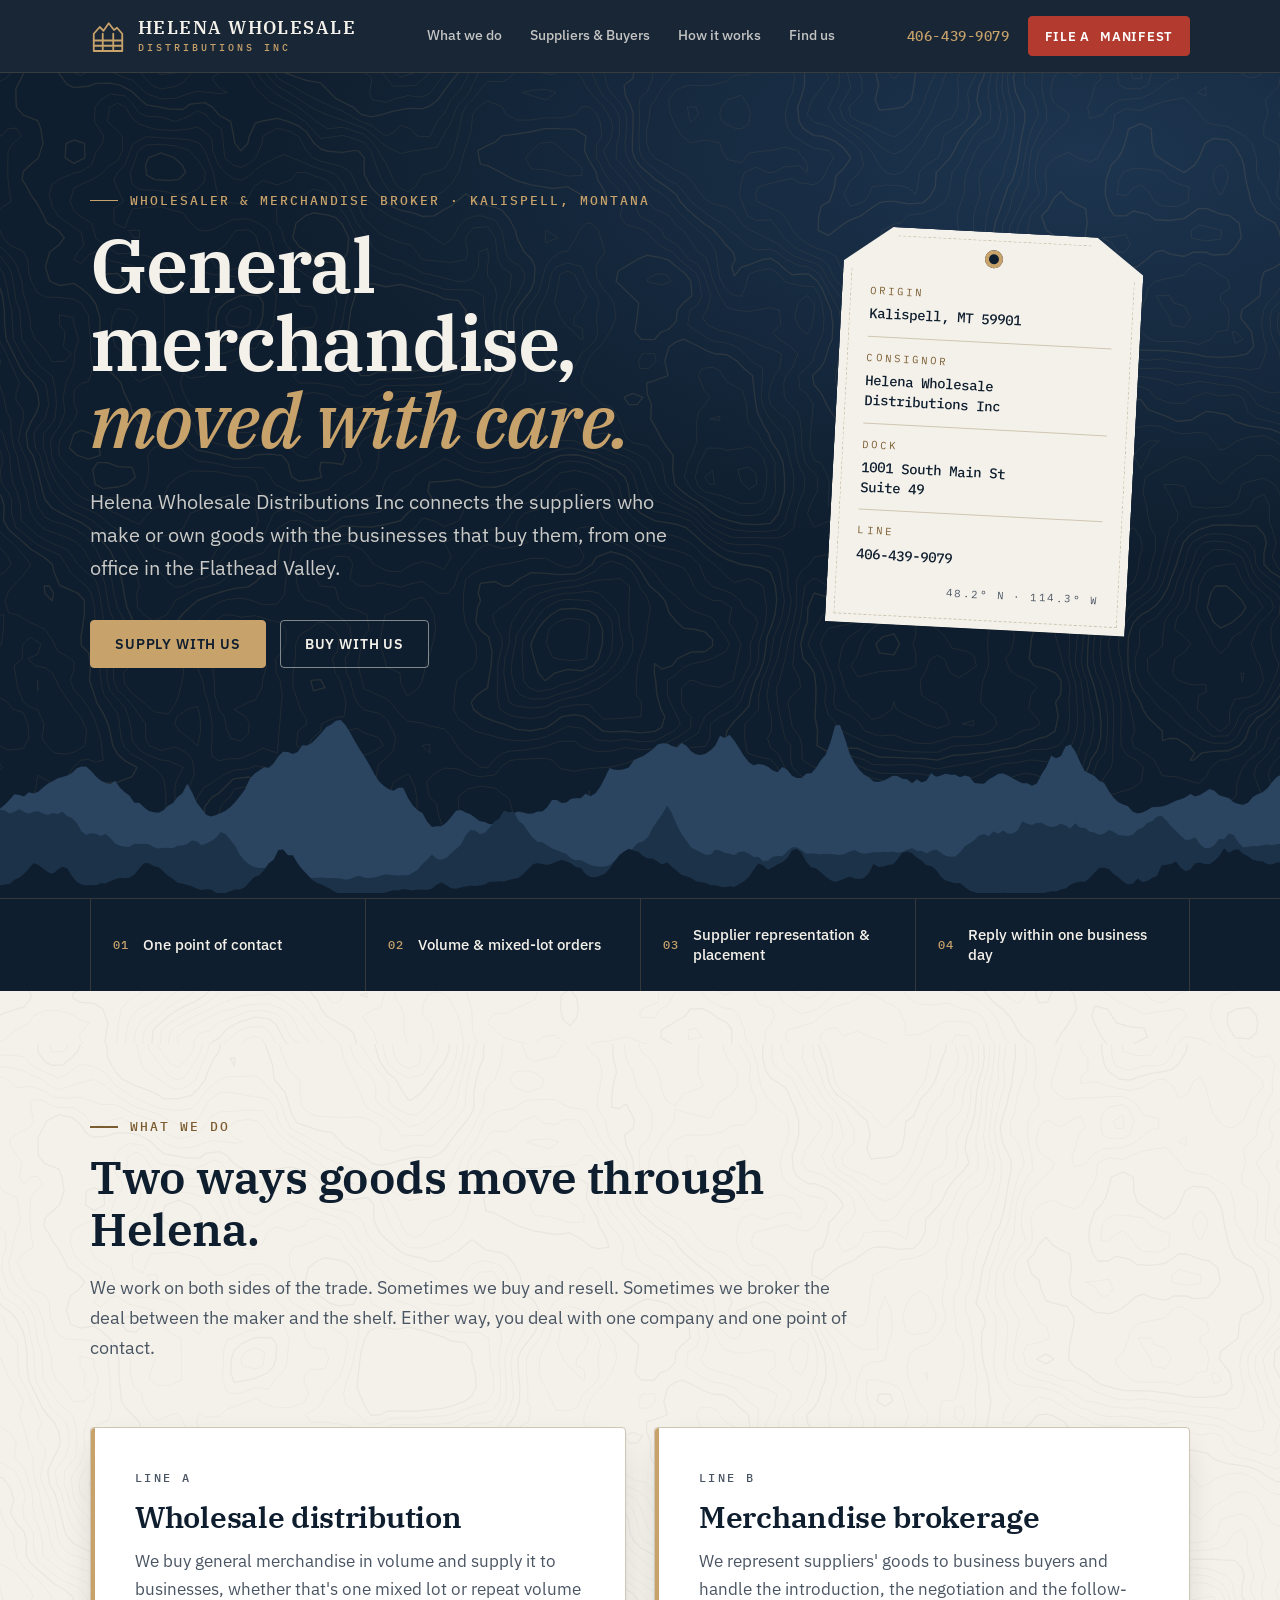
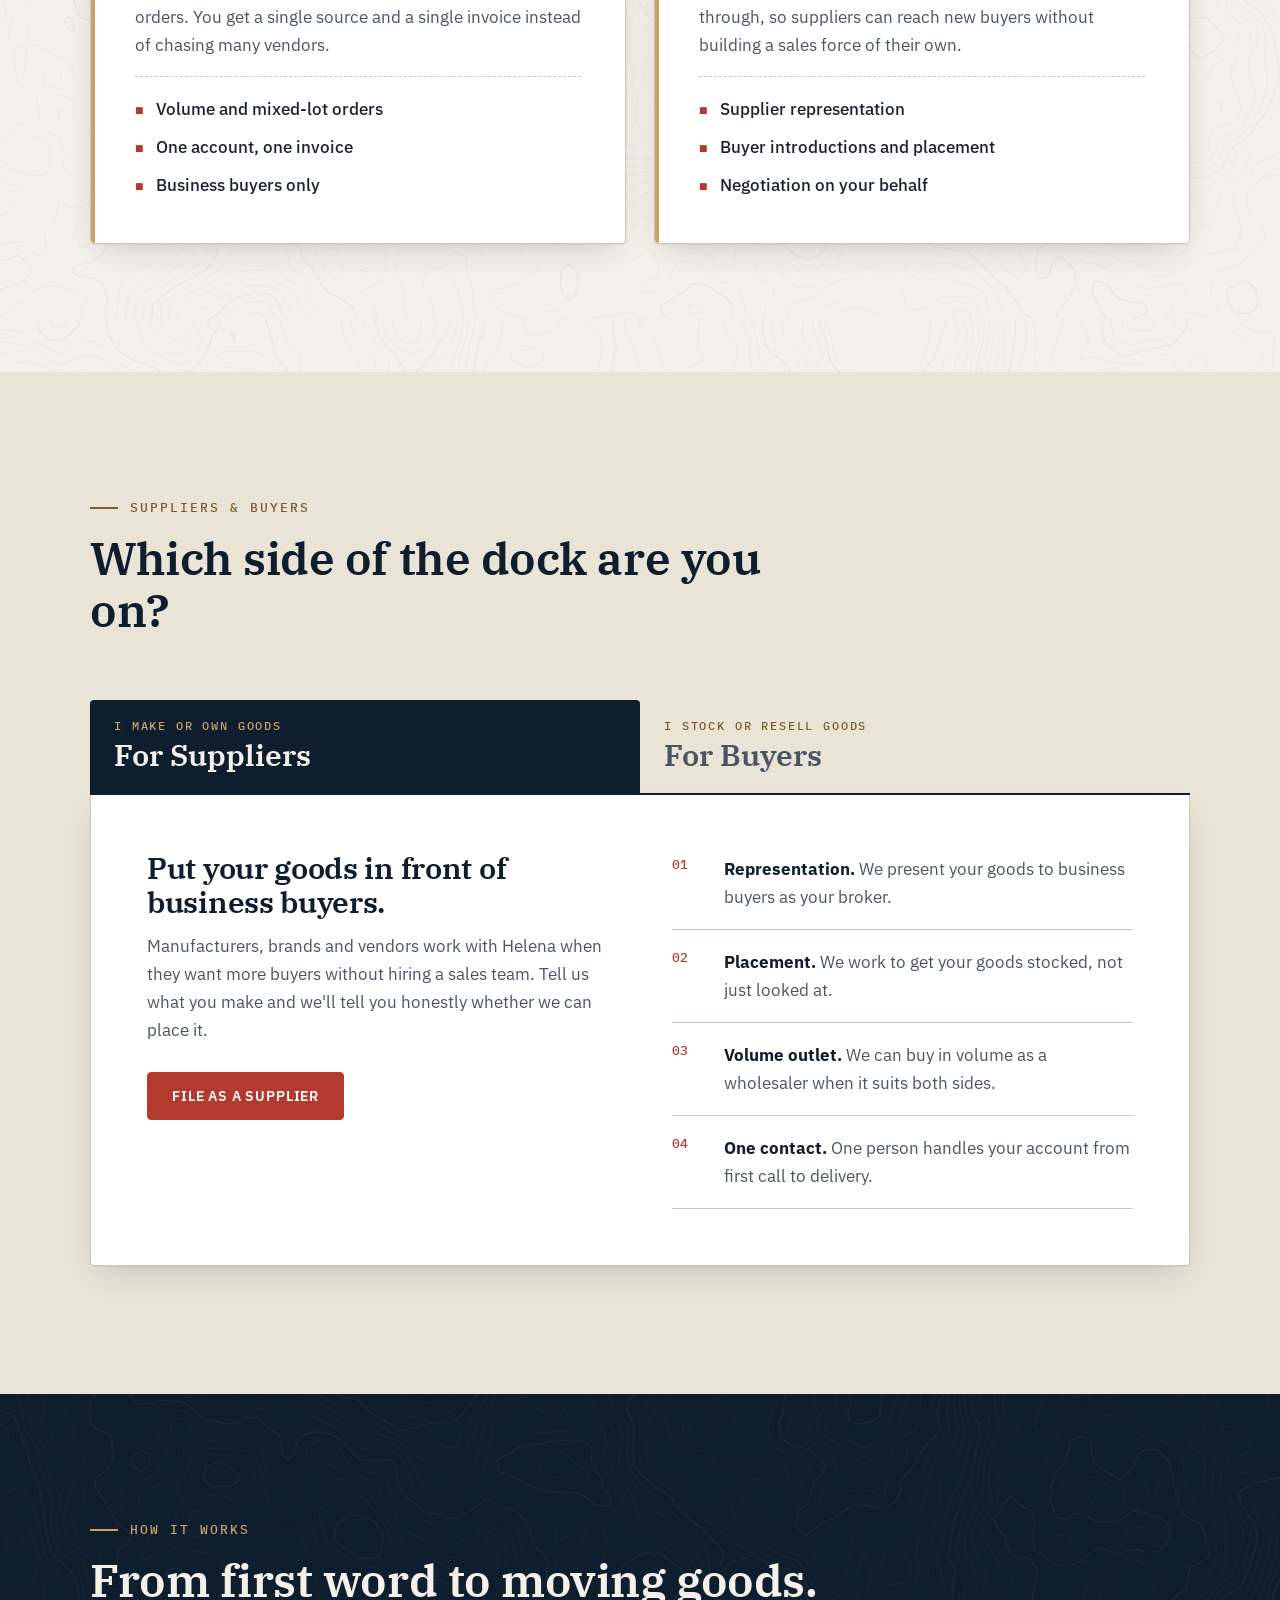
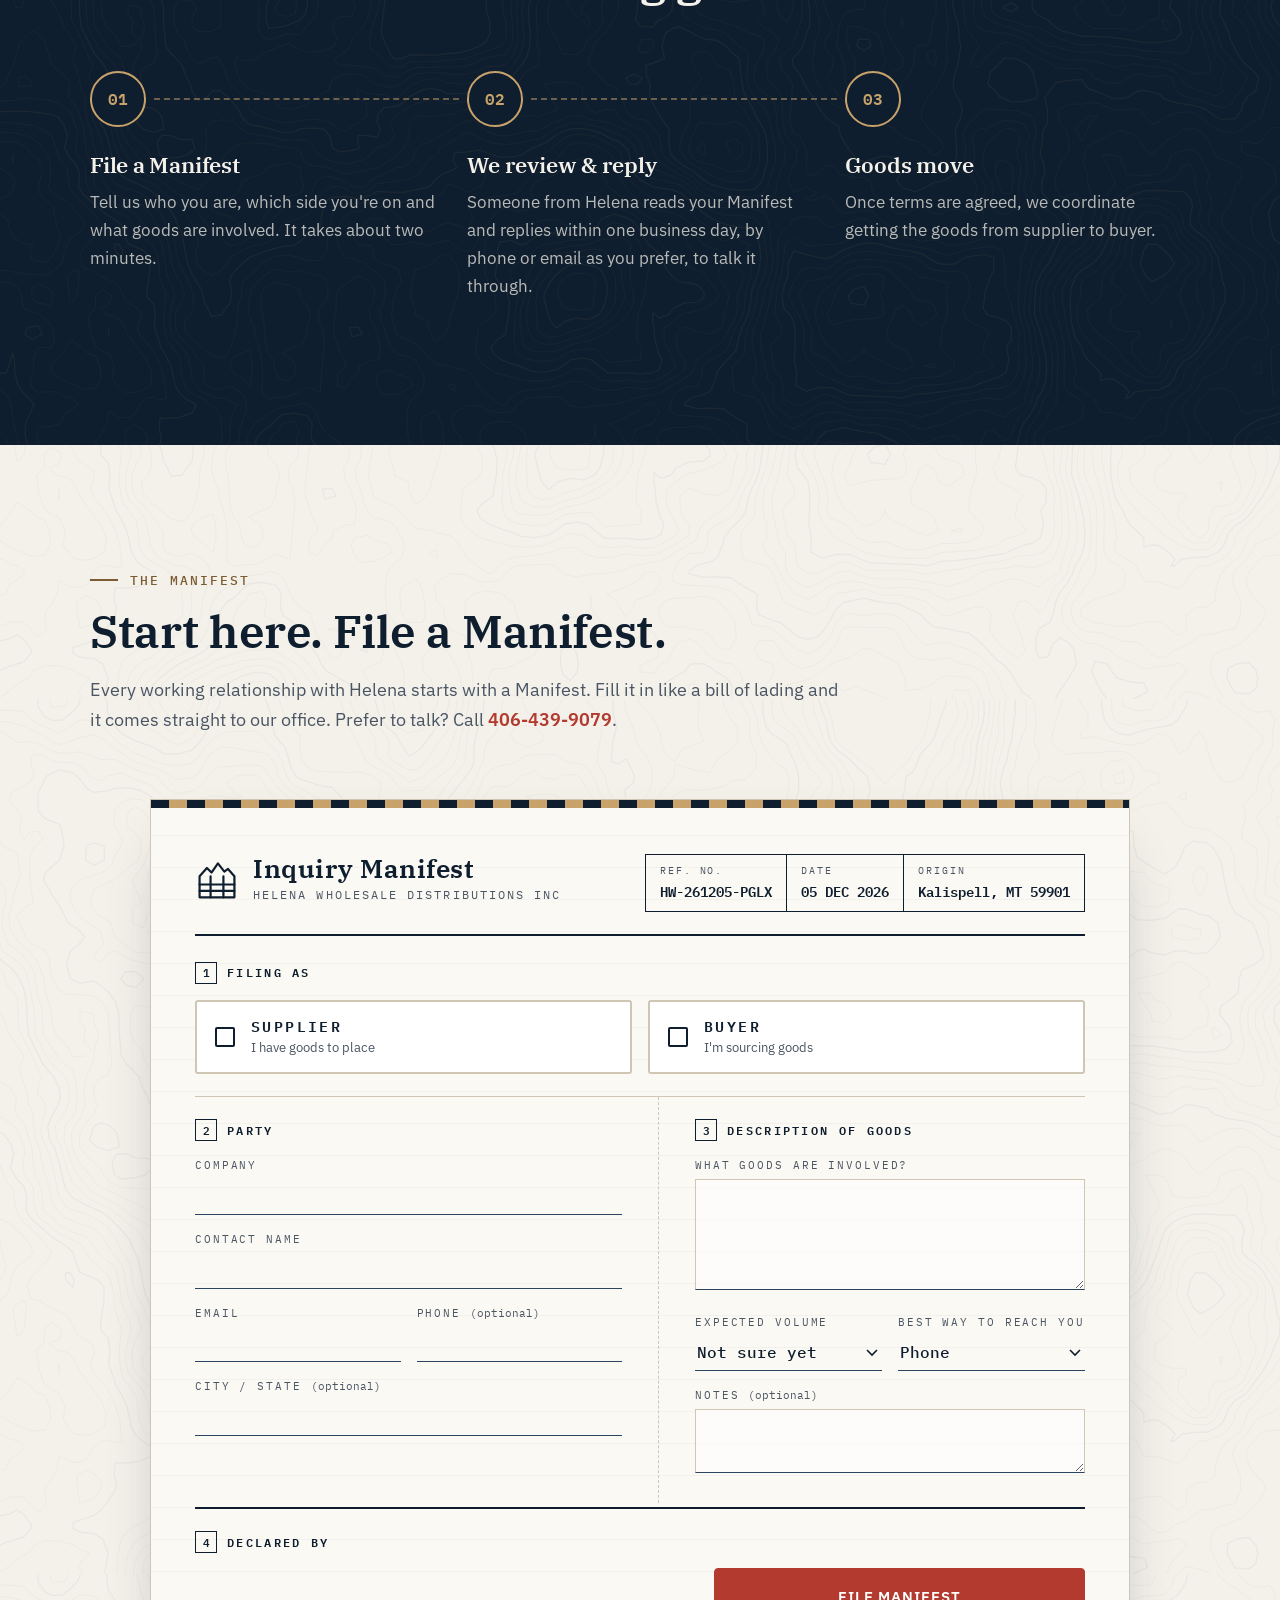
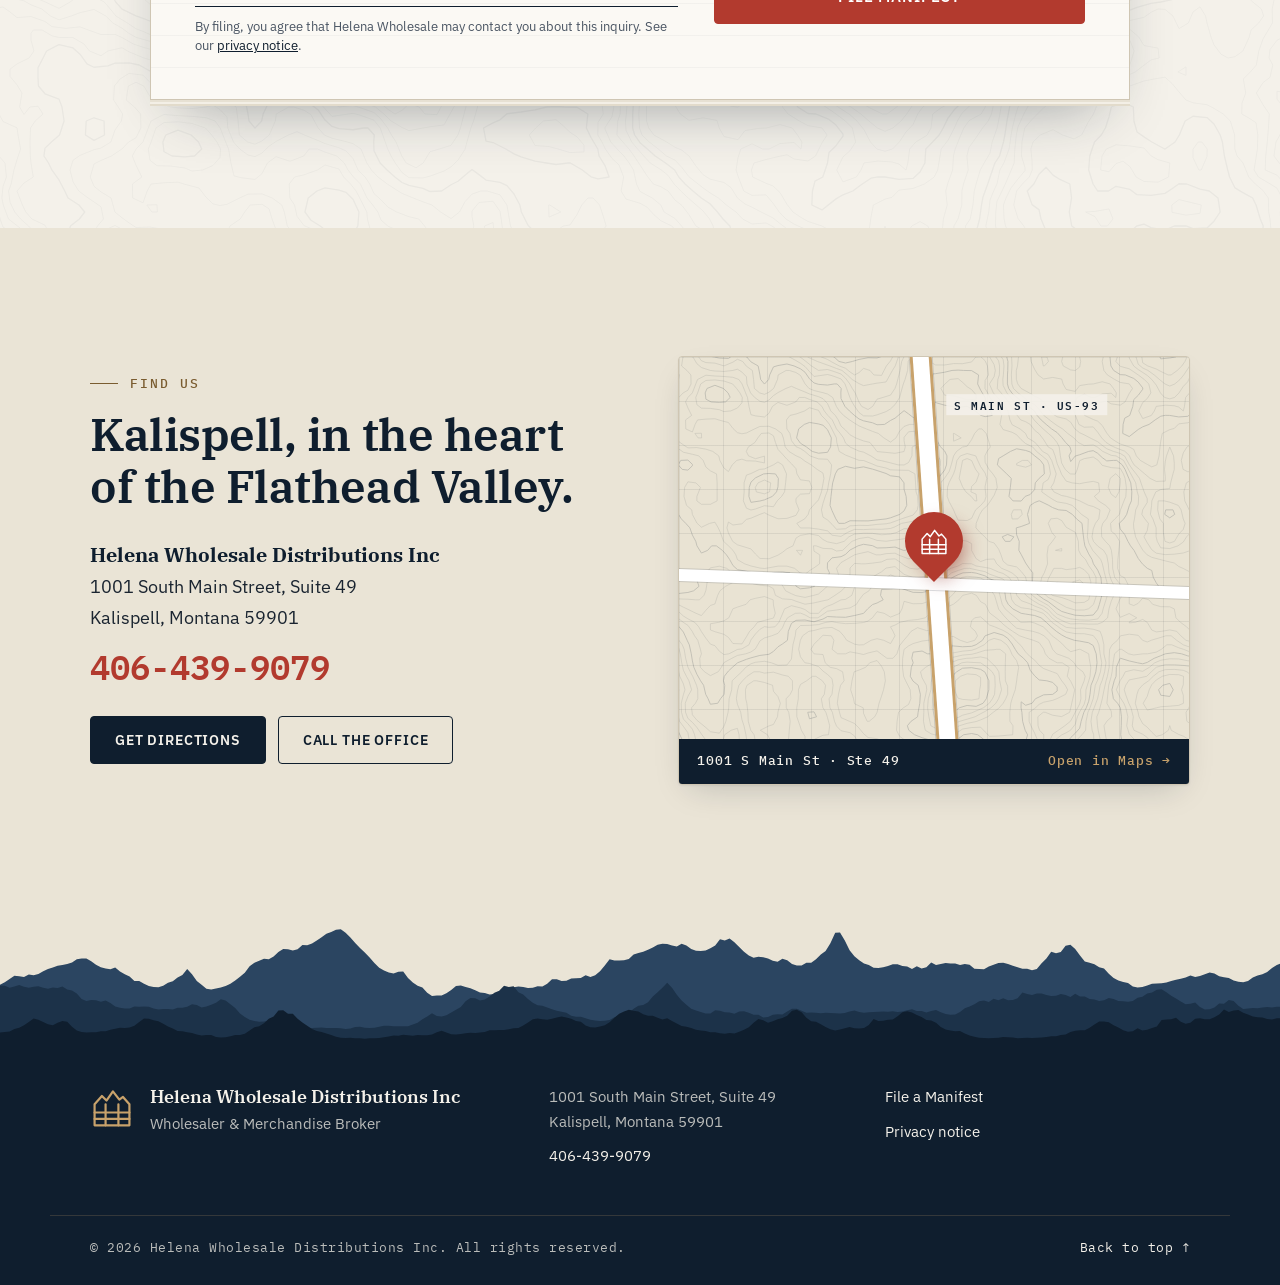
==== commit 2476e886: "Move primary domain to helenawholesale.com Co-Authored-By: Claude Opus 5.5 <noreply@anthropic.com>" ====
--- a/index.html
+++ b/index.html
@@ -5,7 +5,7 @@
   <meta name="viewport" content="width=device-width, initial-scale=1">
   <title>Helena Wholesale Distributions Inc — Wholesaler &amp; Merchandise Broker, Kalispell, Montana</title>
   <meta name="description" content="Helena Wholesale Distributions Inc is a general-merchandise wholesaler and merchandise broker in Kalispell, Montana, connecting suppliers with the businesses that buy their goods. Call 406-439-9079.">
-  <link rel="canonical" href="https://helenalogistics.com/">
+  <link rel="canonical" href="https://helenawholesale.com/">
   <meta name="theme-color" content="#0F1E2E">
   <link rel="icon" href="/favicon.svg" type="image/svg+xml">
   <link rel="apple-touch-icon" href="/assets/apple-touch-icon.png">
@@ -14,8 +14,8 @@
   <meta property="og:site_name" content="Helena Wholesale Distributions Inc">
   <meta property="og:title" content="Helena Wholesale Distributions Inc — Kalispell, Montana">
   <meta property="og:description" content="General merchandise wholesaler and merchandise broker. Suppliers and business buyers: file a Manifest or call 406-439-9079.">
-  <meta property="og:url" content="https://helenalogistics.com/">
-  <meta property="og:image" content="https://helenalogistics.com/assets/og.png">
+  <meta property="og:url" content="https://helenawholesale.com/">
+  <meta property="og:image" content="https://helenawholesale.com/assets/og.png">
   <meta property="og:image:width" content="1200">
   <meta property="og:image:height" content="630">
   <meta name="twitter:card" content="summary_large_image">
@@ -31,9 +31,9 @@
     "@type": "WholesaleStore",
     "name": "Helena Wholesale Distributions Inc",
     "description": "General merchandise wholesaler and merchandise broker.",
-    "url": "https://helenalogistics.com/",
-    "logo": "https://helenalogistics.com/assets/apple-touch-icon.png",
-    "image": "https://helenalogistics.com/assets/og.png",
+    "url": "https://helenawholesale.com/",
+    "logo": "https://helenawholesale.com/assets/apple-touch-icon.png",
+    "image": "https://helenawholesale.com/assets/og.png",
     "telephone": "+1-406-439-9079",
     "address": {
       "@type": "PostalAddress",
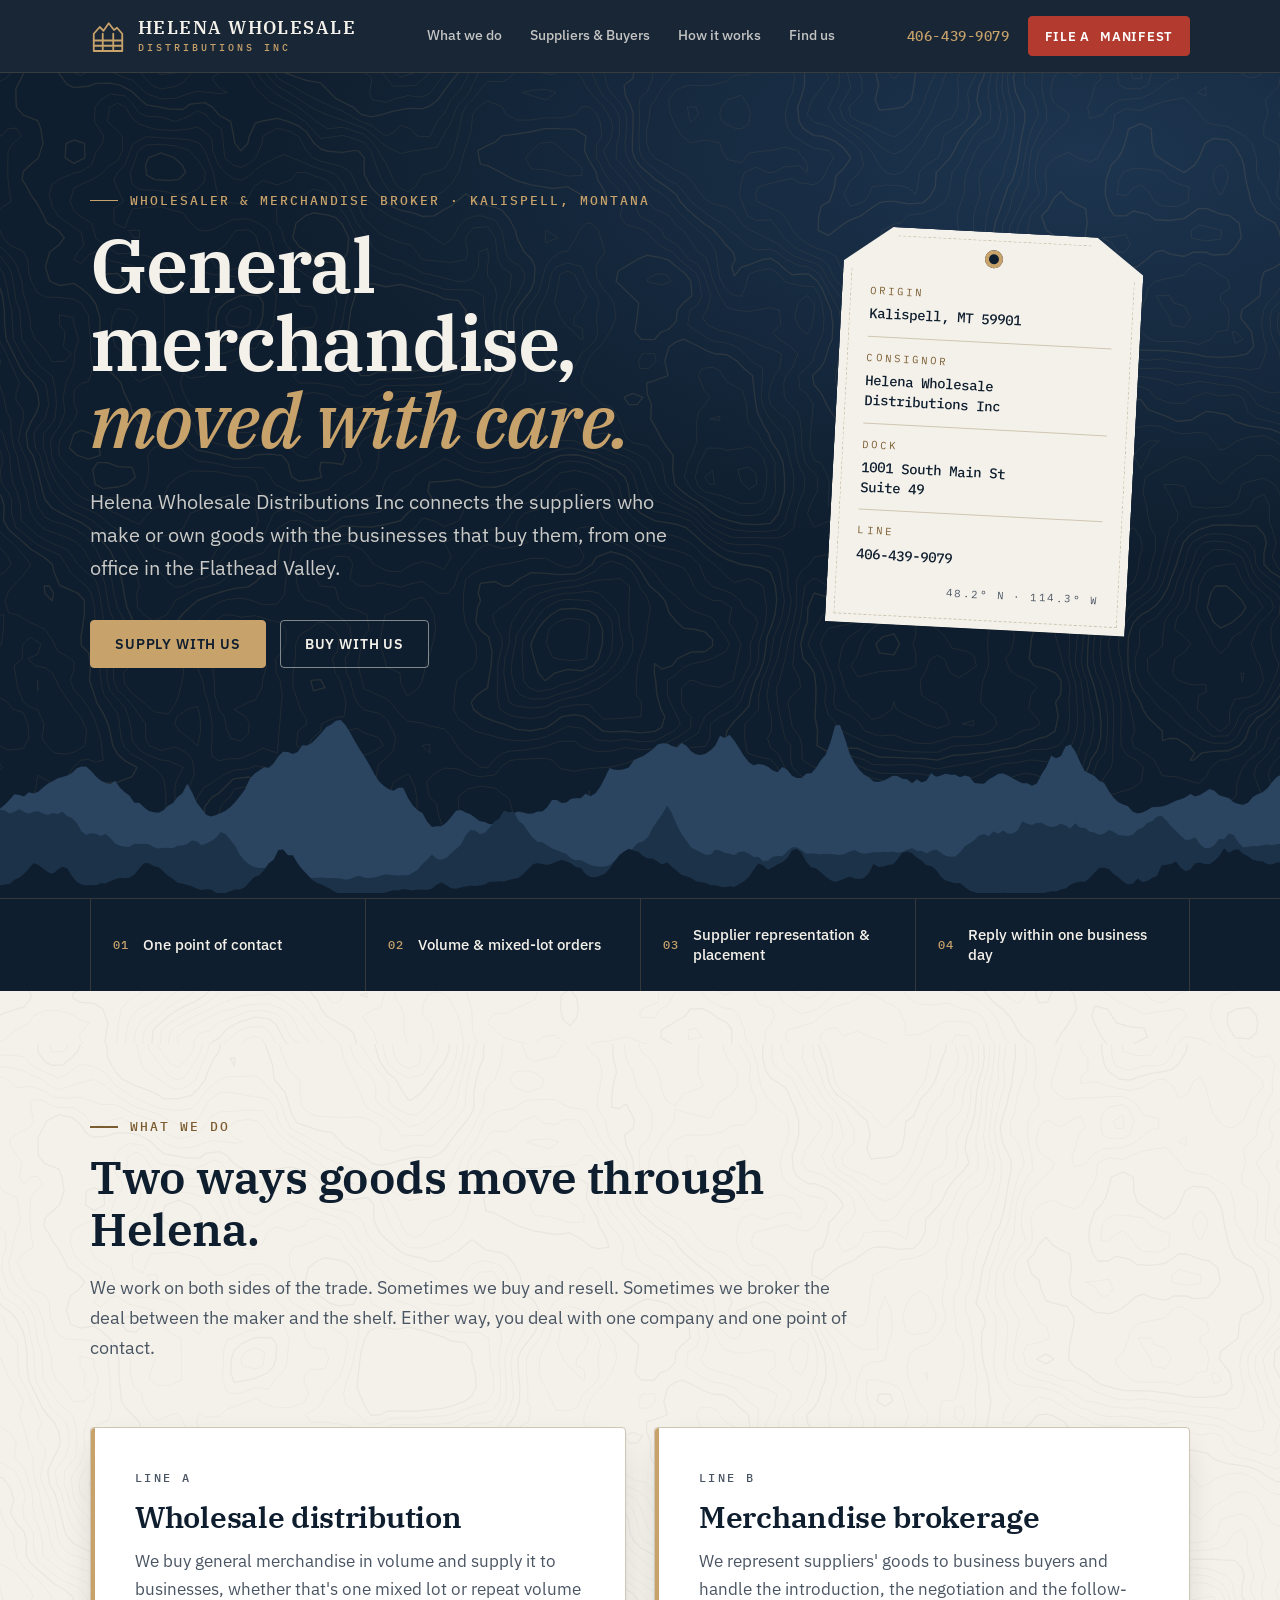
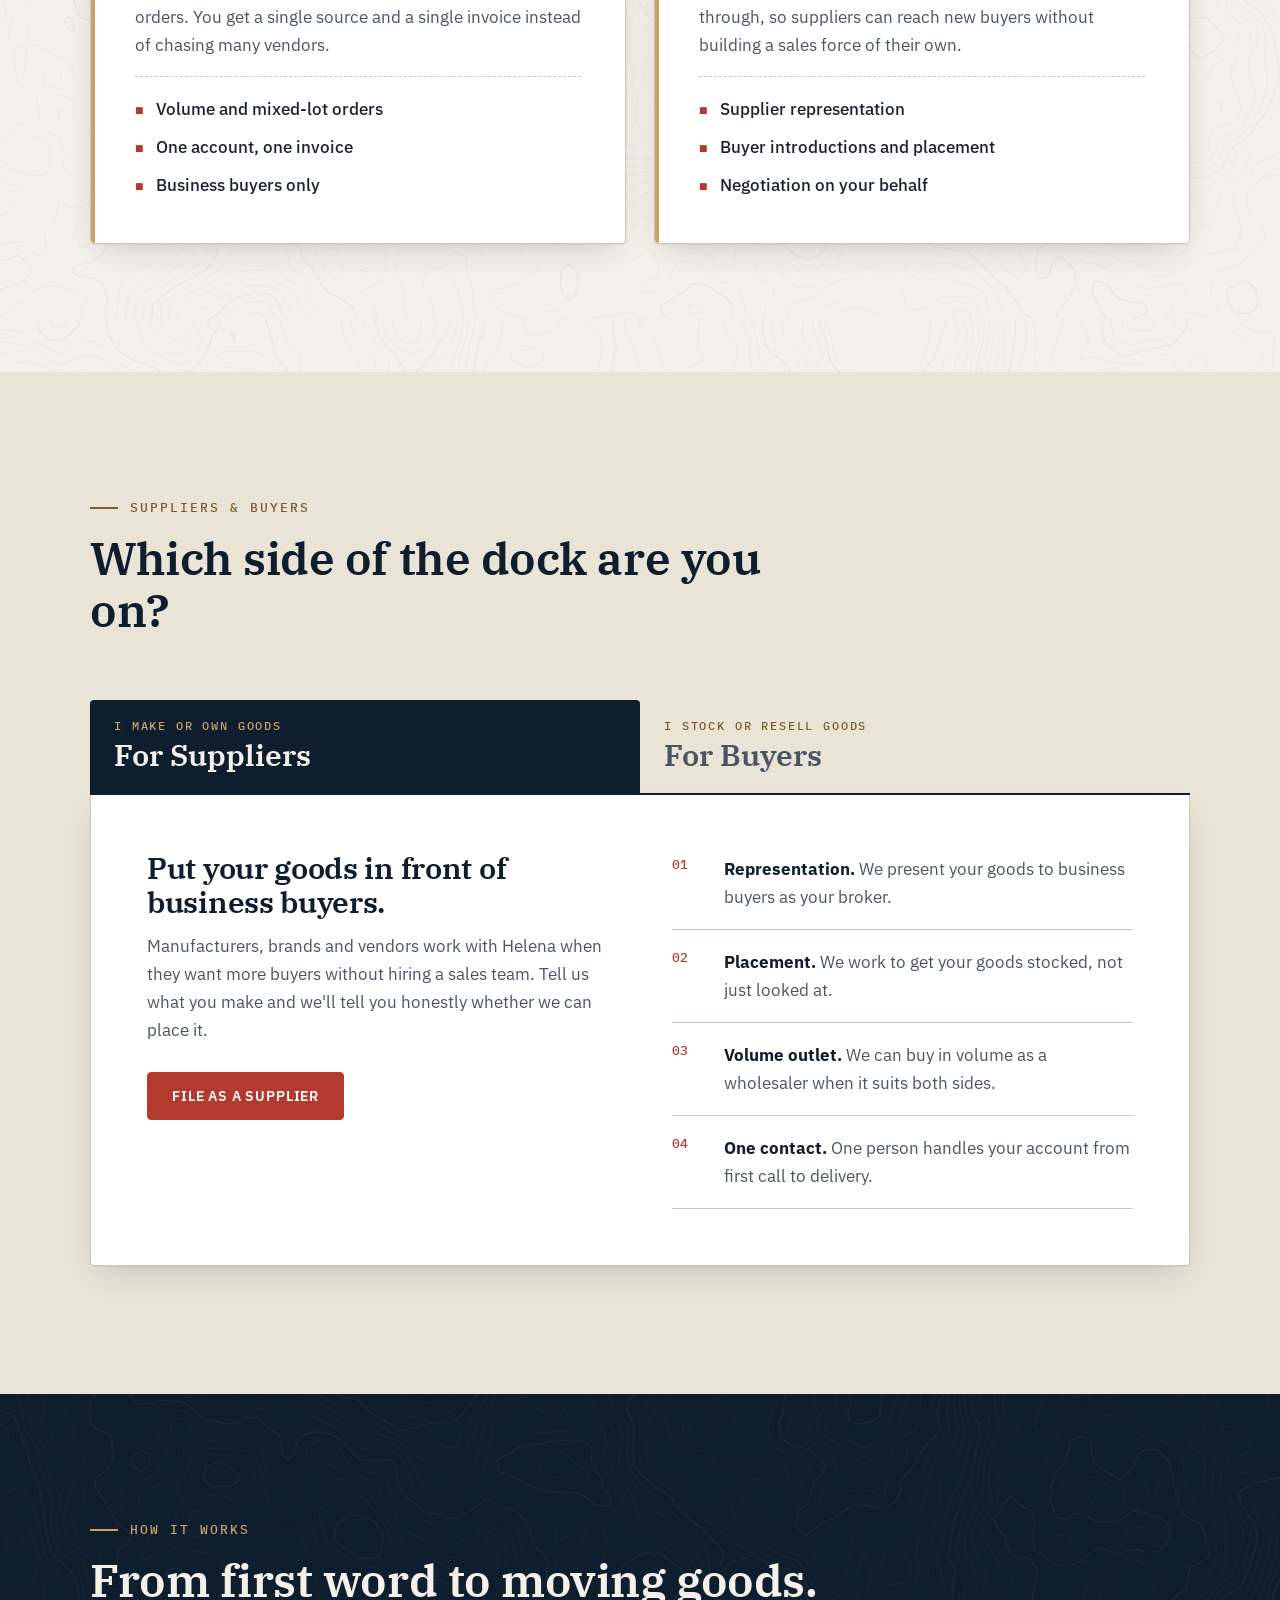
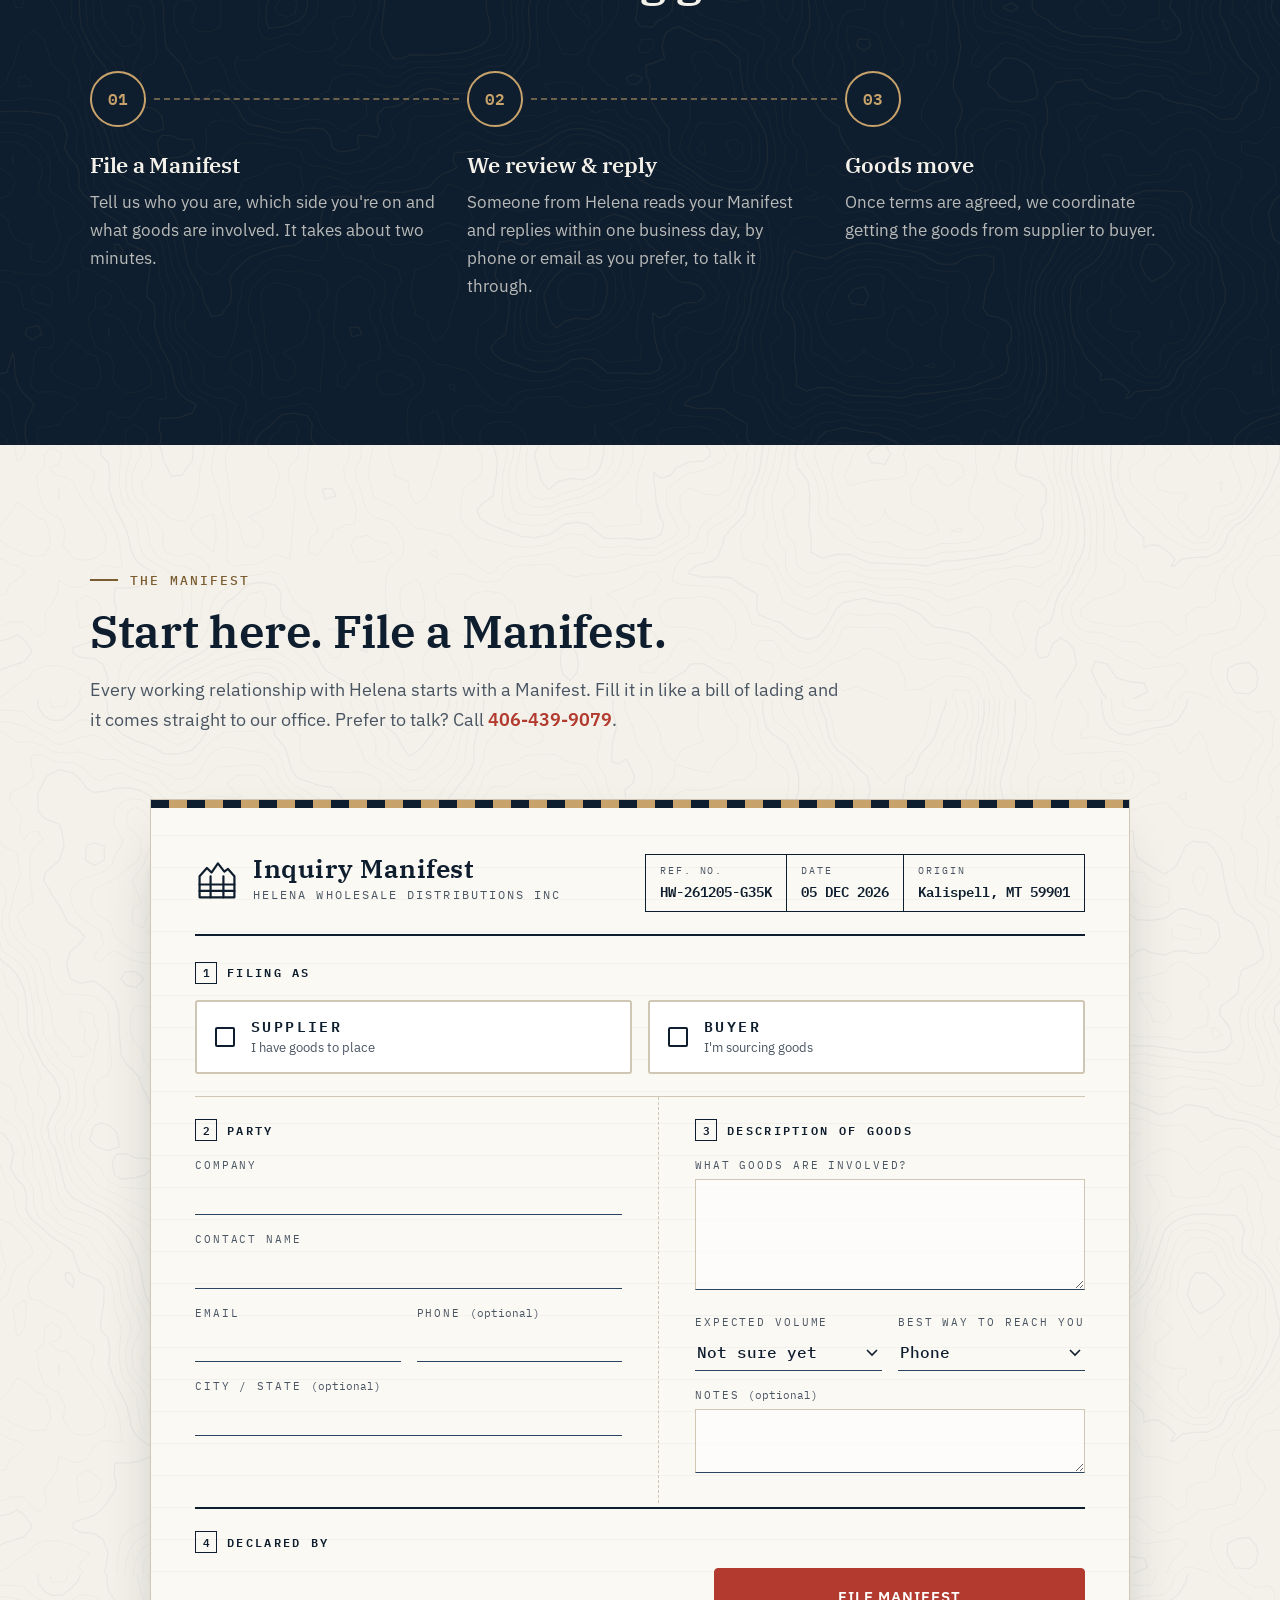
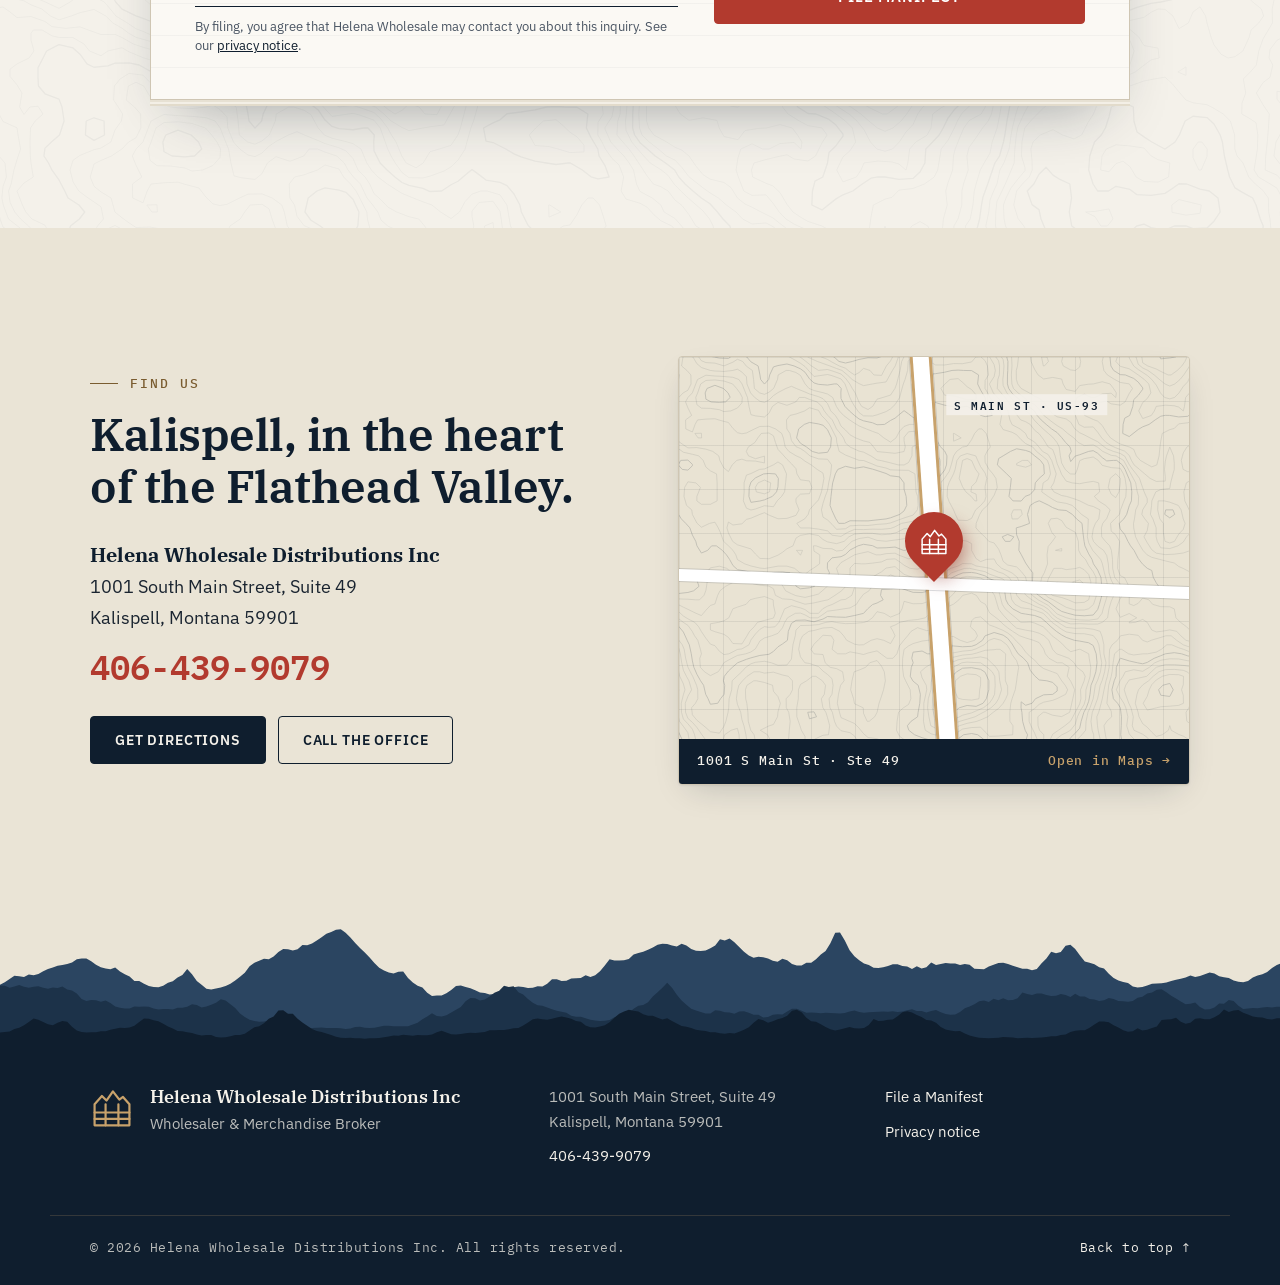
==== commit 9b4ff04b: "Send Manifests via FormSubmit to helenawholesalers@gmail.com No-account form relay replaces Web3Form" ====
--- a/index.html
+++ b/index.html
@@ -250,7 +250,7 @@
         </header>
 
         <form class="manifest" id="manifest-form" novalidate
-              data-access-key="">
+              data-endpoint="https://formsubmit.co/ajax/helenawholesalers@gmail.com">
           <div class="manifest__sheet">
             <div class="manifest__header">
               <div class="manifest__title">
